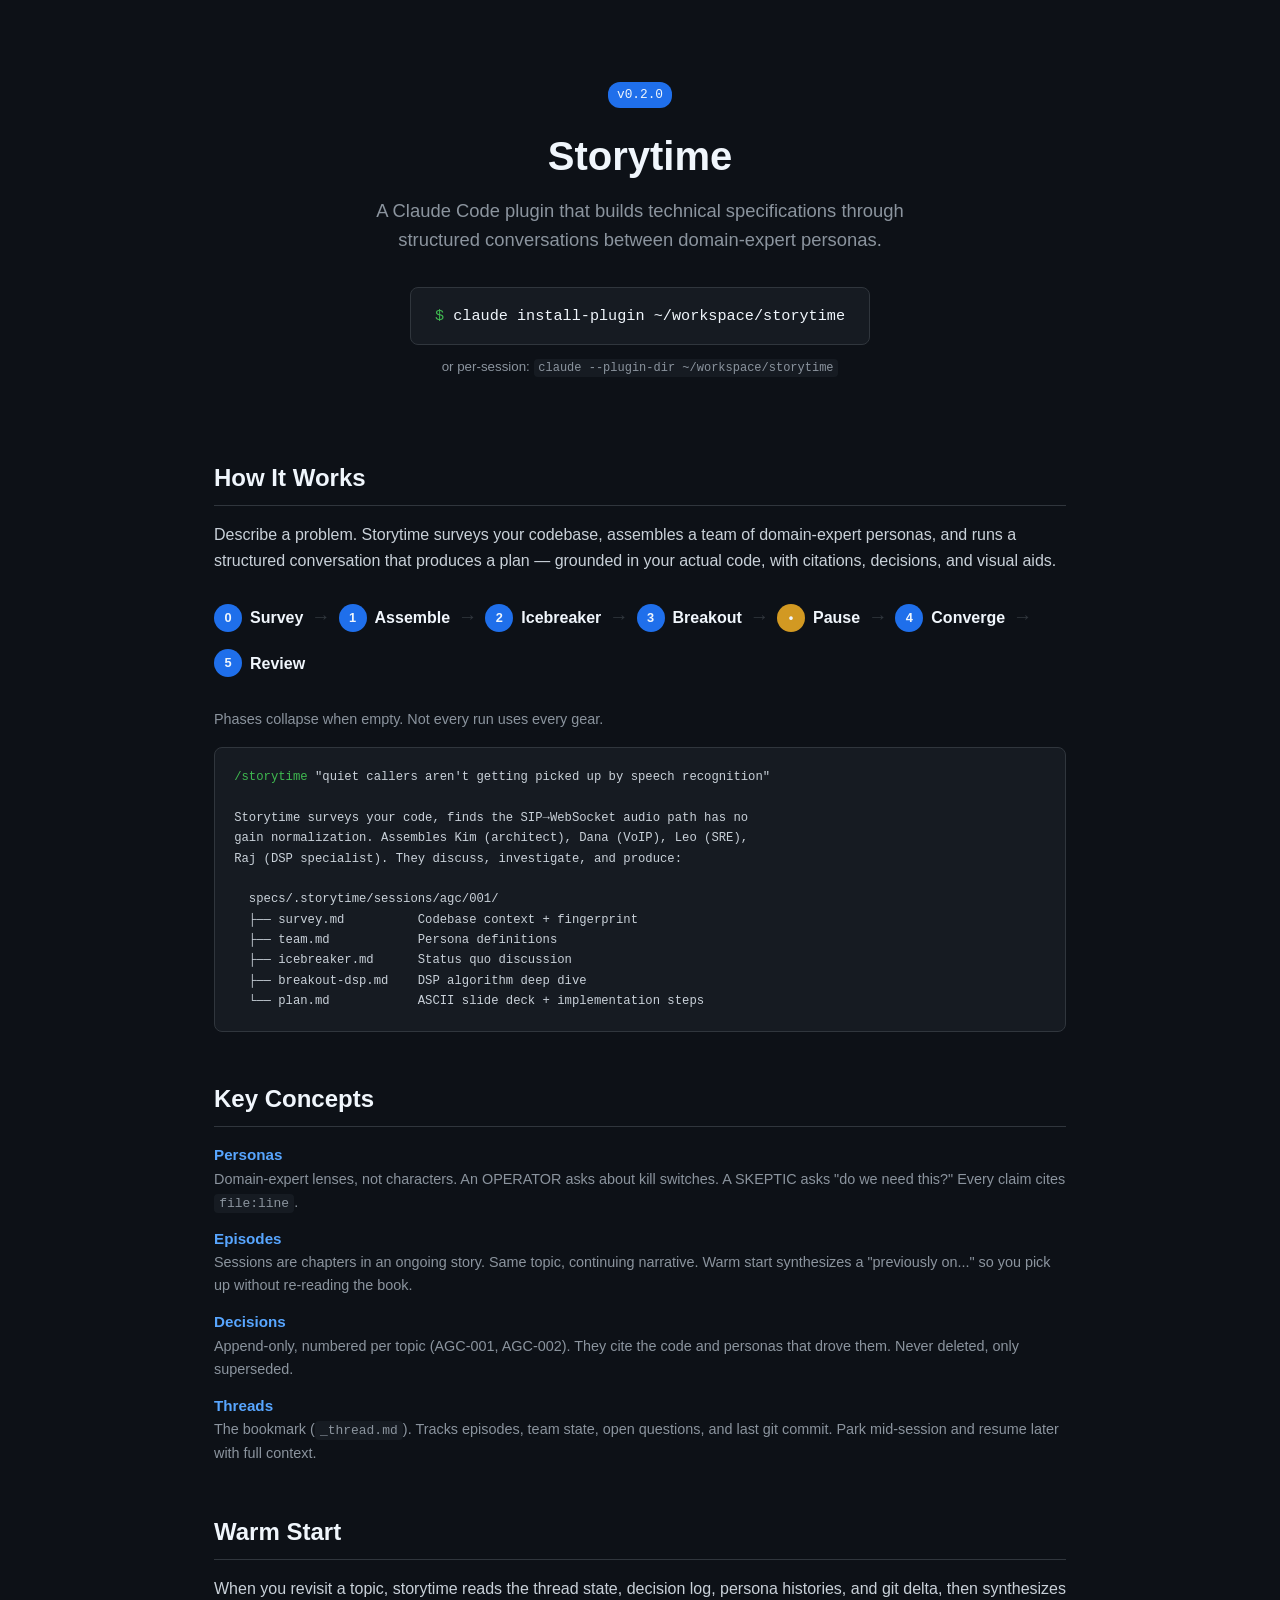
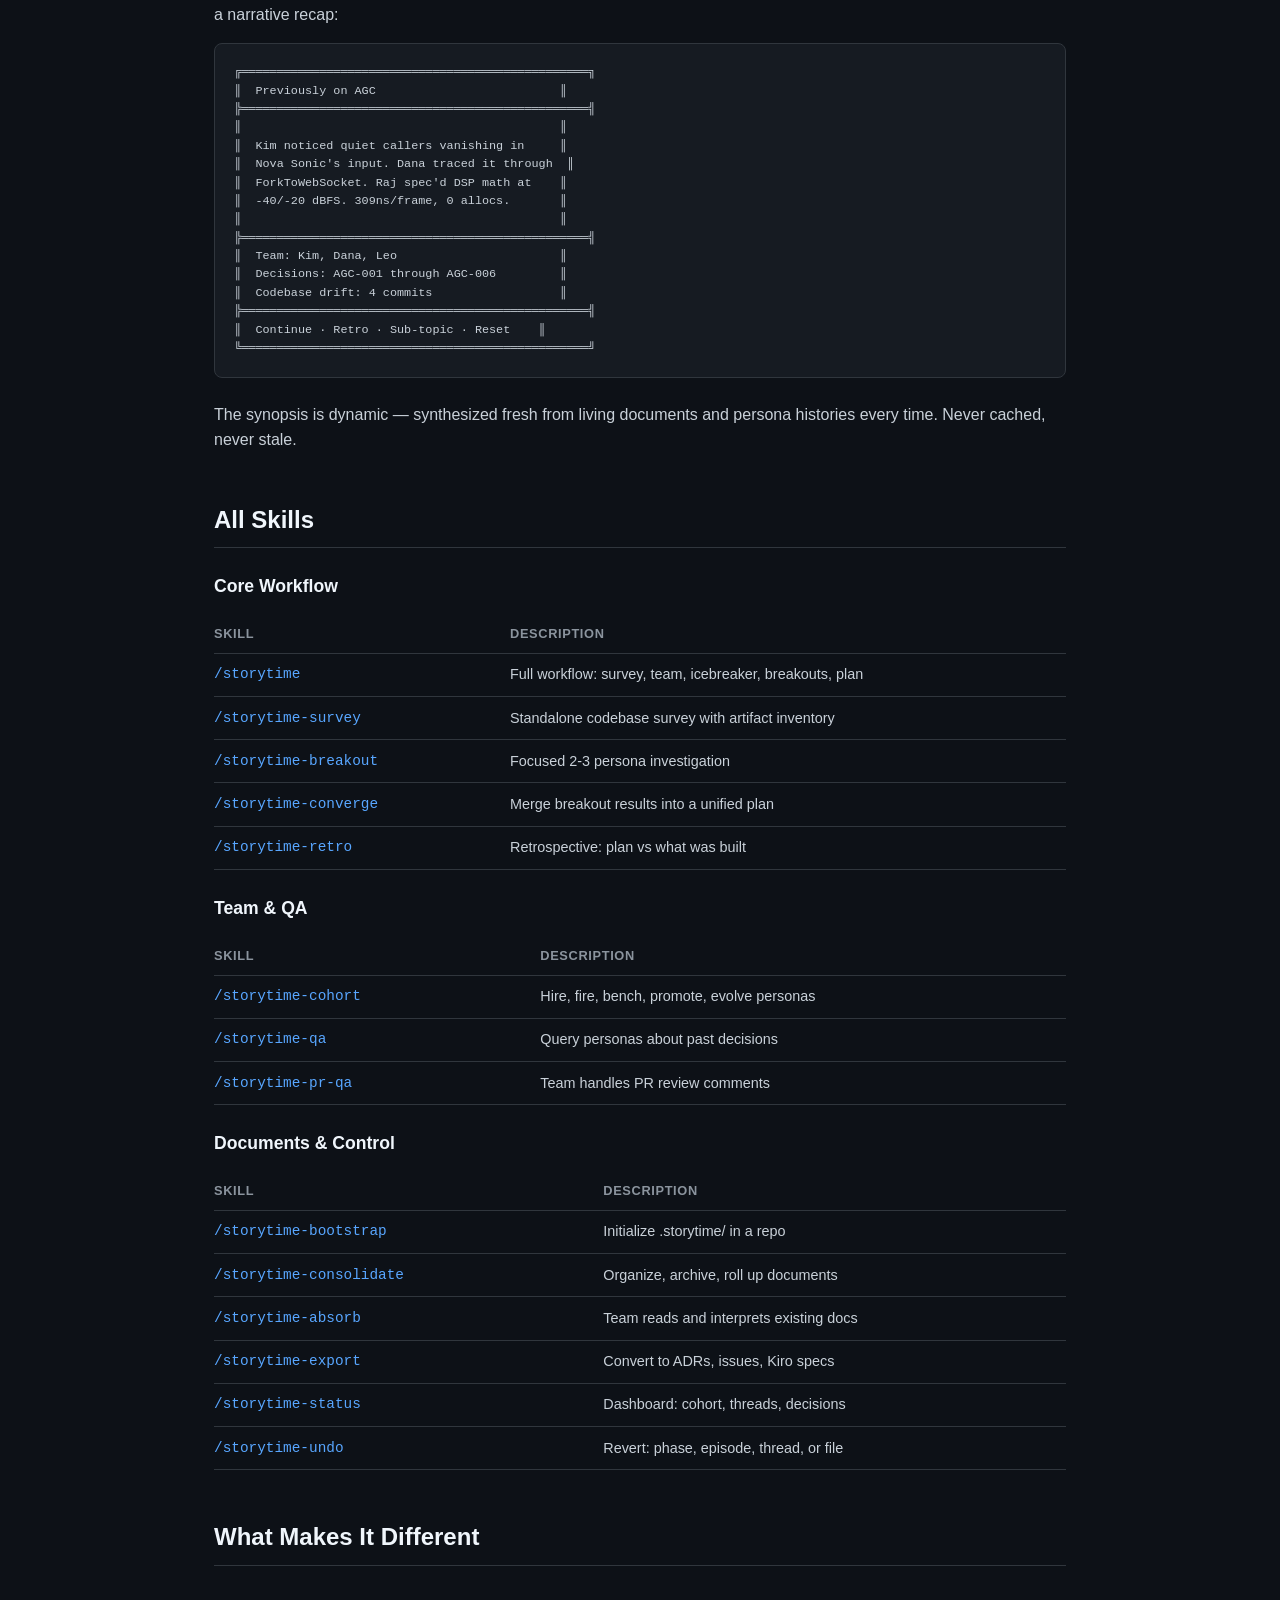
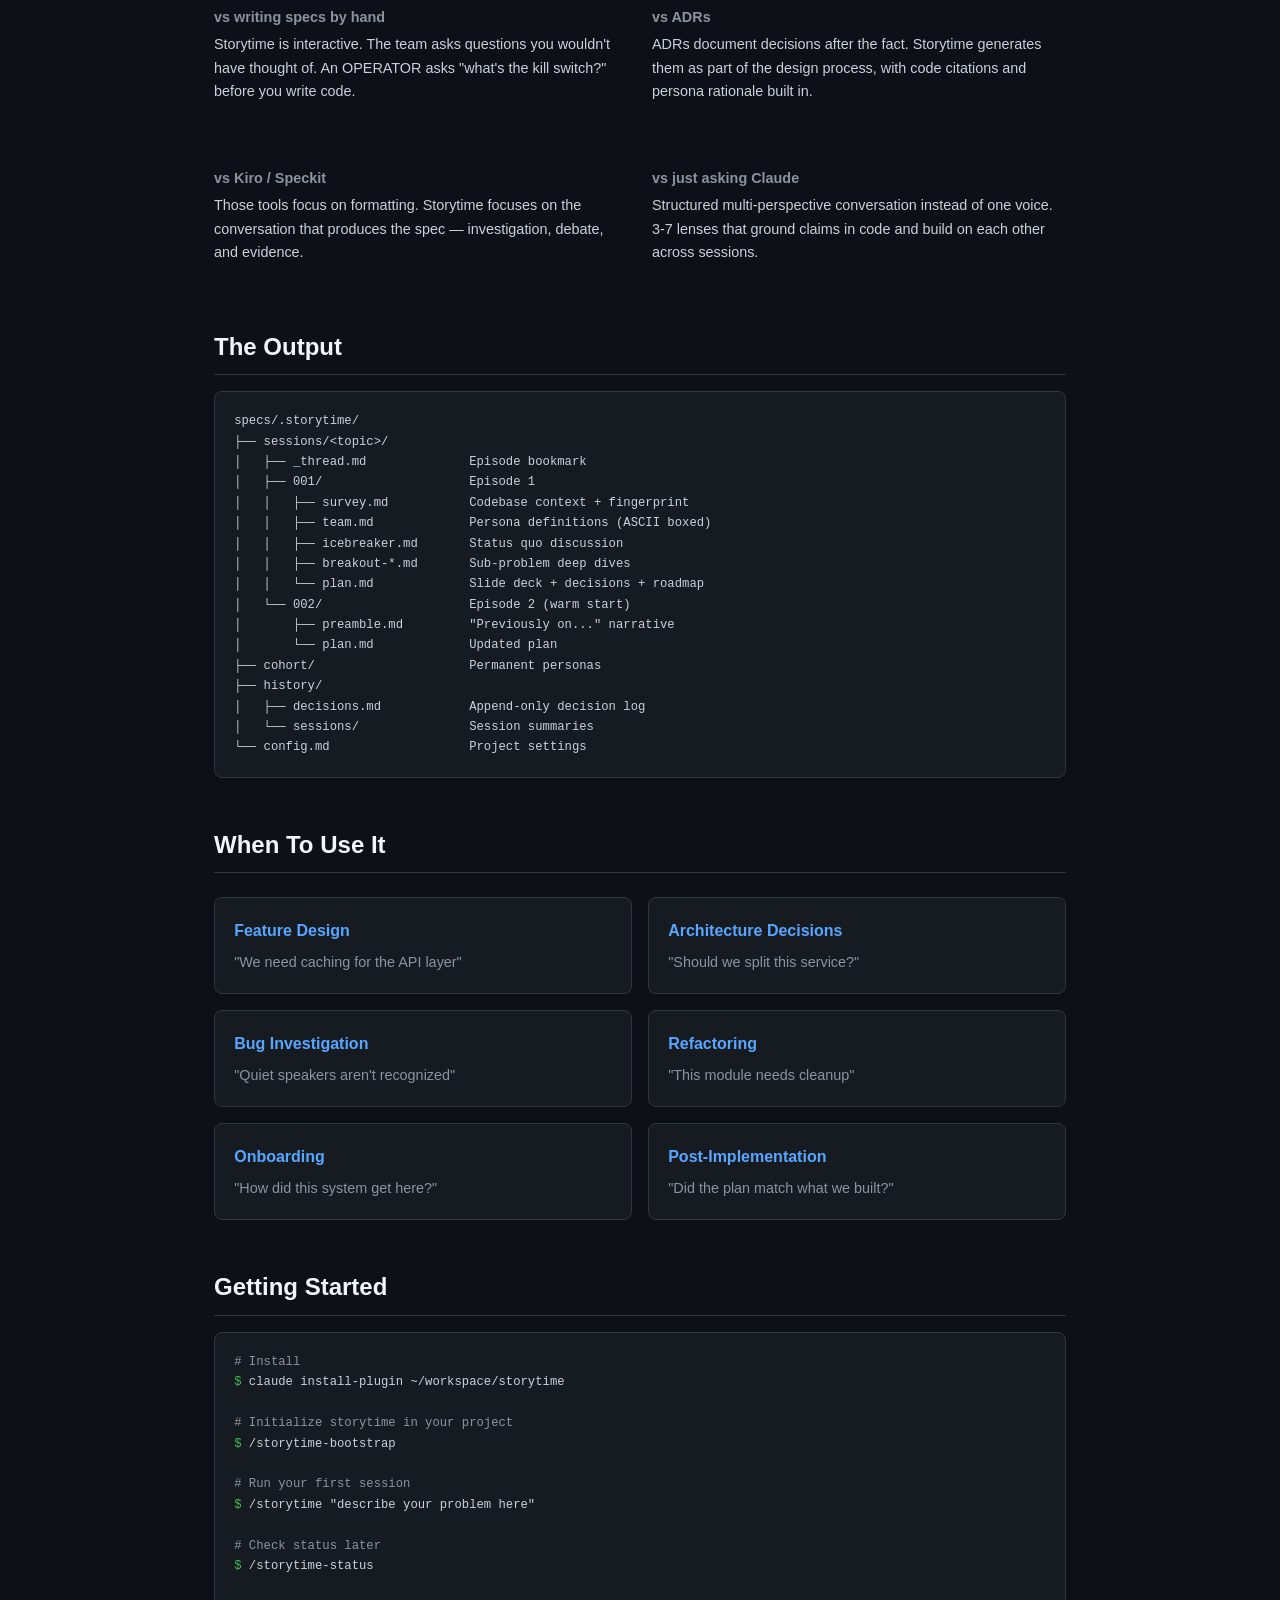
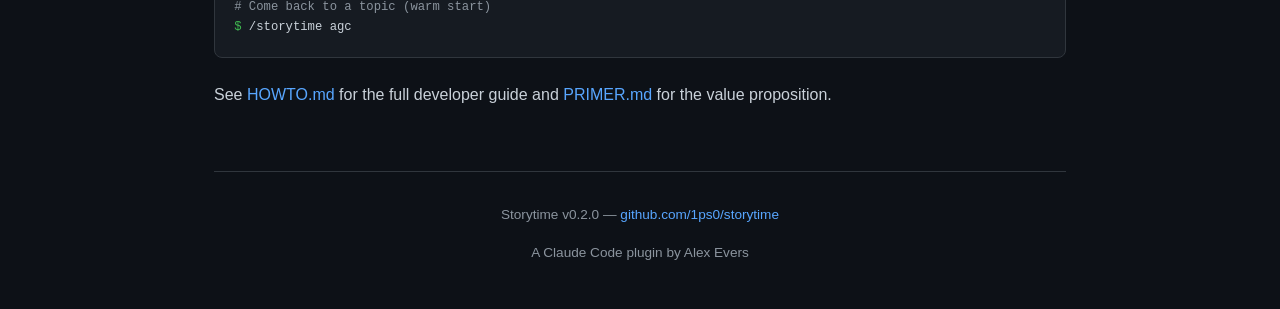
==== index.html @ bde647c7 "Add post-breakout pause, standalone converge skill, HTML landing page Post-breakout pause: after bre" ====
<!DOCTYPE html>
<html lang="en">
<head>
<meta charset="utf-8">
<meta name="viewport" content="width=device-width, initial-scale=1">
<title>Storytime — Persona-Driven Specs for Claude Code</title>
<style>
  :root {
    --bg: #0d1117;
    --surface: #161b22;
    --border: #30363d;
    --text: #c9d1d9;
    --text-muted: #8b949e;
    --heading: #f0f6fc;
    --accent: #58a6ff;
    --accent-dim: #1f6feb;
    --green: #3fb950;
    --orange: #d29922;
    --red: #f85149;
    --mono: 'SF Mono', 'Cascadia Code', 'Fira Code', 'JetBrains Mono', monospace;
    --sans: -apple-system, BlinkMacSystemFont, 'Segoe UI', Helvetica, Arial, sans-serif;
  }
  * { margin: 0; padding: 0; box-sizing: border-box; }
  body {
    font-family: var(--sans);
    background: var(--bg);
    color: var(--text);
    line-height: 1.6;
    max-width: 900px;
    margin: 0 auto;
    padding: 2rem 1.5rem;
  }
  h1, h2, h3 { color: var(--heading); font-weight: 600; }
  h1 { font-size: 2.5rem; margin-bottom: 0.5rem; }
  h2 { font-size: 1.5rem; margin-top: 3rem; margin-bottom: 1rem; border-bottom: 1px solid var(--border); padding-bottom: 0.5rem; }
  h3 { font-size: 1.1rem; margin-top: 1.5rem; margin-bottom: 0.5rem; }
  p { margin-bottom: 1rem; }
  a { color: var(--accent); text-decoration: none; }
  a:hover { text-decoration: underline; }
  code {
    font-family: var(--mono);
    background: var(--surface);
    padding: 0.15em 0.4em;
    border-radius: 4px;
    font-size: 0.9em;
  }
  pre {
    font-family: var(--mono);
    background: var(--surface);
    border: 1px solid var(--border);
    border-radius: 8px;
    padding: 1.2rem;
    overflow-x: auto;
    font-size: 0.85rem;
    line-height: 1.5;
    margin-bottom: 1.5rem;
  }
  pre code { background: none; padding: 0; }
  .hero {
    text-align: center;
    padding: 3rem 0 2rem;
  }
  .hero .version {
    display: inline-block;
    background: var(--accent-dim);
    color: var(--heading);
    padding: 0.2em 0.7em;
    border-radius: 12px;
    font-size: 0.8rem;
    font-family: var(--mono);
    margin-bottom: 1rem;
  }
  .hero .tagline {
    color: var(--text-muted);
    font-size: 1.15rem;
    max-width: 600px;
    margin: 0.5rem auto 2rem;
  }
  .install-box {
    background: var(--surface);
    border: 1px solid var(--border);
    border-radius: 8px;
    padding: 1rem 1.5rem;
    display: inline-block;
    font-family: var(--mono);
    font-size: 0.95rem;
    margin-bottom: 0.5rem;
  }
  .install-box .prompt { color: var(--green); }
  .install-box .cmd { color: var(--heading); }
  .grid {
    display: grid;
    grid-template-columns: 1fr 1fr;
    gap: 1rem;
    margin: 1.5rem 0;
  }
  @media (max-width: 600px) { .grid { grid-template-columns: 1fr; } }
  .card {
    background: var(--surface);
    border: 1px solid var(--border);
    border-radius: 8px;
    padding: 1.2rem;
  }
  .card h3 { margin-top: 0; color: var(--accent); font-size: 1rem; }
  .card p { color: var(--text-muted); font-size: 0.9rem; margin-bottom: 0; }
  .skill-table { width: 100%; border-collapse: collapse; margin: 1rem 0; }
  .skill-table th { text-align: left; color: var(--text-muted); font-size: 0.8rem; text-transform: uppercase; letter-spacing: 0.05em; padding: 0.5rem 0; border-bottom: 1px solid var(--border); }
  .skill-table td { padding: 0.6rem 0; border-bottom: 1px solid var(--border); font-size: 0.9rem; }
  .skill-table td:first-child { font-family: var(--mono); color: var(--accent); white-space: nowrap; padding-right: 1.5rem; }
  .phase {
    display: flex;
    align-items: center;
    gap: 0.5rem;
    padding: 0.4rem 0;
  }
  .phase-num {
    background: var(--accent-dim);
    color: var(--heading);
    width: 28px;
    height: 28px;
    border-radius: 50%;
    display: flex;
    align-items: center;
    justify-content: center;
    font-size: 0.8rem;
    font-weight: 600;
    flex-shrink: 0;
  }
  .phase-label { font-weight: 600; color: var(--heading); }
  .phase-desc { color: var(--text-muted); font-size: 0.9rem; }
  .phase-arrow { color: var(--border); font-size: 1.2rem; margin: 0 0.2rem; }
  ul { padding-left: 1.5rem; margin-bottom: 1rem; }
  li { margin-bottom: 0.3rem; }
  .compare-grid { display: grid; grid-template-columns: 1fr 1fr; gap: 1.5rem; margin: 1rem 0; }
  @media (max-width: 600px) { .compare-grid { grid-template-columns: 1fr; } }
  .compare-item h3 { color: var(--text-muted); font-size: 0.9rem; margin-bottom: 0.3rem; }
  .compare-item p { font-size: 0.9rem; }
  .footer {
    margin-top: 4rem;
    padding-top: 2rem;
    border-top: 1px solid var(--border);
    color: var(--text-muted);
    font-size: 0.85rem;
    text-align: center;
  }
  .warm-start-card {
    font-family: var(--mono);
    font-size: 0.82rem;
    line-height: 1.4;
    color: var(--text);
  }
  strong { color: var(--heading); }
  .concepts dt { color: var(--accent); font-weight: 600; font-size: 0.95rem; margin-top: 0.8rem; }
  .concepts dd { color: var(--text-muted); margin-left: 0; margin-bottom: 0.5rem; font-size: 0.9rem; }
</style>
</head>
<body>

<div class="hero">
  <span class="version">v0.2.0</span>
  <h1>Storytime</h1>
  <p class="tagline">A Claude Code plugin that builds technical specifications through
  structured conversations between domain-expert personas.</p>
  <div class="install-box">
    <span class="prompt">$</span> <span class="cmd">claude install-plugin ~/workspace/storytime</span>
  </div>
  <br>
  <small style="color: var(--text-muted)">or per-session: <code>claude --plugin-dir ~/workspace/storytime</code></small>
</div>

<h2>How It Works</h2>

<p>Describe a problem. Storytime surveys your codebase, assembles a team of
domain-expert personas, and runs a structured conversation that produces a
plan &mdash; grounded in your actual code, with citations, decisions, and
visual aids.</p>

<div style="display: flex; flex-wrap: wrap; gap: 0.3rem; align-items: center; margin: 1.5rem 0;">
  <div class="phase"><span class="phase-num">0</span> <span class="phase-label">Survey</span></div>
  <span class="phase-arrow">&rarr;</span>
  <div class="phase"><span class="phase-num">1</span> <span class="phase-label">Assemble</span></div>
  <span class="phase-arrow">&rarr;</span>
  <div class="phase"><span class="phase-num">2</span> <span class="phase-label">Icebreaker</span></div>
  <span class="phase-arrow">&rarr;</span>
  <div class="phase"><span class="phase-num">3</span> <span class="phase-label">Breakout</span></div>
  <span class="phase-arrow">&rarr;</span>
  <div class="phase"><span class="phase-num" style="background: var(--orange);">&bull;</span> <span class="phase-label">Pause</span></div>
  <span class="phase-arrow">&rarr;</span>
  <div class="phase"><span class="phase-num">4</span> <span class="phase-label">Converge</span></div>
  <span class="phase-arrow">&rarr;</span>
  <div class="phase"><span class="phase-num">5</span> <span class="phase-label">Review</span></div>
</div>

<p style="color: var(--text-muted); font-size: 0.9rem;">Phases collapse when empty. Not every run uses every gear.</p>

<pre><code><span style="color: var(--green)">/storytime</span> "quiet callers aren't getting picked up by speech recognition"

Storytime surveys your code, finds the SIP→WebSocket audio path has no
gain normalization. Assembles Kim (architect), Dana (VoIP), Leo (SRE),
Raj (DSP specialist). They discuss, investigate, and produce:

  specs/.storytime/sessions/agc/001/
  ├── survey.md          Codebase context + fingerprint
  ├── team.md            Persona definitions
  ├── icebreaker.md      Status quo discussion
  ├── breakout-dsp.md    DSP algorithm deep dive
  └── plan.md            ASCII slide deck + implementation steps</code></pre>

<h2>Key Concepts</h2>

<dl class="concepts">
  <dt>Personas</dt>
  <dd>Domain-expert lenses, not characters. An OPERATOR asks about kill switches.
  A SKEPTIC asks "do we need this?" Every claim cites <code>file:line</code>.</dd>

  <dt>Episodes</dt>
  <dd>Sessions are chapters in an ongoing story. Same topic, continuing narrative.
  Warm start synthesizes a "previously on..." so you pick up without re-reading the book.</dd>

  <dt>Decisions</dt>
  <dd>Append-only, numbered per topic (AGC-001, AGC-002). They cite the code and
  personas that drove them. Never deleted, only superseded.</dd>

  <dt>Threads</dt>
  <dd>The bookmark (<code>_thread.md</code>). Tracks episodes, team state, open questions,
  and last git commit. Park mid-session and resume later with full context.</dd>
</dl>

<h2>Warm Start</h2>

<p>When you revisit a topic, storytime reads the thread state, decision log,
persona histories, and git delta, then synthesizes a narrative recap:</p>

<pre class="warm-start-card"><code>&#x2554;&#x2550;&#x2550;&#x2550;&#x2550;&#x2550;&#x2550;&#x2550;&#x2550;&#x2550;&#x2550;&#x2550;&#x2550;&#x2550;&#x2550;&#x2550;&#x2550;&#x2550;&#x2550;&#x2550;&#x2550;&#x2550;&#x2550;&#x2550;&#x2550;&#x2550;&#x2550;&#x2550;&#x2550;&#x2550;&#x2550;&#x2550;&#x2550;&#x2550;&#x2550;&#x2550;&#x2550;&#x2550;&#x2550;&#x2550;&#x2550;&#x2550;&#x2550;&#x2550;&#x2550;&#x2550;&#x2550;&#x2550;&#x2550;&#x2550;&#x2557;
&#x2551;  Previously on AGC                          &#x2551;
&#x2560;&#x2550;&#x2550;&#x2550;&#x2550;&#x2550;&#x2550;&#x2550;&#x2550;&#x2550;&#x2550;&#x2550;&#x2550;&#x2550;&#x2550;&#x2550;&#x2550;&#x2550;&#x2550;&#x2550;&#x2550;&#x2550;&#x2550;&#x2550;&#x2550;&#x2550;&#x2550;&#x2550;&#x2550;&#x2550;&#x2550;&#x2550;&#x2550;&#x2550;&#x2550;&#x2550;&#x2550;&#x2550;&#x2550;&#x2550;&#x2550;&#x2550;&#x2550;&#x2550;&#x2550;&#x2550;&#x2550;&#x2550;&#x2550;&#x2550;&#x2563;
&#x2551;                                             &#x2551;
&#x2551;  Kim noticed quiet callers vanishing in     &#x2551;
&#x2551;  Nova Sonic's input. Dana traced it through  &#x2551;
&#x2551;  ForkToWebSocket. Raj spec'd DSP math at    &#x2551;
&#x2551;  -40/-20 dBFS. 309ns/frame, 0 allocs.       &#x2551;
&#x2551;                                             &#x2551;
&#x2560;&#x2550;&#x2550;&#x2550;&#x2550;&#x2550;&#x2550;&#x2550;&#x2550;&#x2550;&#x2550;&#x2550;&#x2550;&#x2550;&#x2550;&#x2550;&#x2550;&#x2550;&#x2550;&#x2550;&#x2550;&#x2550;&#x2550;&#x2550;&#x2550;&#x2550;&#x2550;&#x2550;&#x2550;&#x2550;&#x2550;&#x2550;&#x2550;&#x2550;&#x2550;&#x2550;&#x2550;&#x2550;&#x2550;&#x2550;&#x2550;&#x2550;&#x2550;&#x2550;&#x2550;&#x2550;&#x2550;&#x2550;&#x2550;&#x2550;&#x2563;
&#x2551;  Team: Kim, Dana, Leo                       &#x2551;
&#x2551;  Decisions: AGC-001 through AGC-006         &#x2551;
&#x2551;  Codebase drift: 4 commits                  &#x2551;
&#x2560;&#x2550;&#x2550;&#x2550;&#x2550;&#x2550;&#x2550;&#x2550;&#x2550;&#x2550;&#x2550;&#x2550;&#x2550;&#x2550;&#x2550;&#x2550;&#x2550;&#x2550;&#x2550;&#x2550;&#x2550;&#x2550;&#x2550;&#x2550;&#x2550;&#x2550;&#x2550;&#x2550;&#x2550;&#x2550;&#x2550;&#x2550;&#x2550;&#x2550;&#x2550;&#x2550;&#x2550;&#x2550;&#x2550;&#x2550;&#x2550;&#x2550;&#x2550;&#x2550;&#x2550;&#x2550;&#x2550;&#x2550;&#x2550;&#x2550;&#x2563;
&#x2551;  Continue &middot; Retro &middot; Sub-topic &middot; Reset    &#x2551;
&#x255a;&#x2550;&#x2550;&#x2550;&#x2550;&#x2550;&#x2550;&#x2550;&#x2550;&#x2550;&#x2550;&#x2550;&#x2550;&#x2550;&#x2550;&#x2550;&#x2550;&#x2550;&#x2550;&#x2550;&#x2550;&#x2550;&#x2550;&#x2550;&#x2550;&#x2550;&#x2550;&#x2550;&#x2550;&#x2550;&#x2550;&#x2550;&#x2550;&#x2550;&#x2550;&#x2550;&#x2550;&#x2550;&#x2550;&#x2550;&#x2550;&#x2550;&#x2550;&#x2550;&#x2550;&#x2550;&#x2550;&#x2550;&#x2550;&#x2550;&#x255d;</code></pre>

<p>The synopsis is dynamic &mdash; synthesized fresh from living documents and
persona histories every time. Never cached, never stale.</p>

<h2>All Skills</h2>

<h3>Core Workflow</h3>
<table class="skill-table">
  <tr><th>Skill</th><th>Description</th></tr>
  <tr><td>/storytime</td><td>Full workflow: survey, team, icebreaker, breakouts, plan</td></tr>
  <tr><td>/storytime-survey</td><td>Standalone codebase survey with artifact inventory</td></tr>
  <tr><td>/storytime-breakout</td><td>Focused 2-3 persona investigation</td></tr>
  <tr><td>/storytime-converge</td><td>Merge breakout results into a unified plan</td></tr>
  <tr><td>/storytime-retro</td><td>Retrospective: plan vs what was built</td></tr>
</table>

<h3>Team &amp; QA</h3>
<table class="skill-table">
  <tr><th>Skill</th><th>Description</th></tr>
  <tr><td>/storytime-cohort</td><td>Hire, fire, bench, promote, evolve personas</td></tr>
  <tr><td>/storytime-qa</td><td>Query personas about past decisions</td></tr>
  <tr><td>/storytime-pr-qa</td><td>Team handles PR review comments</td></tr>
</table>

<h3>Documents &amp; Control</h3>
<table class="skill-table">
  <tr><th>Skill</th><th>Description</th></tr>
  <tr><td>/storytime-bootstrap</td><td>Initialize .storytime/ in a repo</td></tr>
  <tr><td>/storytime-consolidate</td><td>Organize, archive, roll up documents</td></tr>
  <tr><td>/storytime-absorb</td><td>Team reads and interprets existing docs</td></tr>
  <tr><td>/storytime-export</td><td>Convert to ADRs, issues, Kiro specs</td></tr>
  <tr><td>/storytime-status</td><td>Dashboard: cohort, threads, decisions</td></tr>
  <tr><td>/storytime-undo</td><td>Revert: phase, episode, thread, or file</td></tr>
</table>

<h2>What Makes It Different</h2>

<div class="compare-grid">
  <div class="compare-item">
    <h3>vs writing specs by hand</h3>
    <p>Storytime is interactive. The team asks questions you wouldn't have
    thought of. An OPERATOR asks "what's the kill switch?" before you write code.</p>
  </div>
  <div class="compare-item">
    <h3>vs ADRs</h3>
    <p>ADRs document decisions after the fact. Storytime generates them as part
    of the design process, with code citations and persona rationale built in.</p>
  </div>
  <div class="compare-item">
    <h3>vs Kiro / Speckit</h3>
    <p>Those tools focus on formatting. Storytime focuses on the conversation
    that produces the spec &mdash; investigation, debate, and evidence.</p>
  </div>
  <div class="compare-item">
    <h3>vs just asking Claude</h3>
    <p>Structured multi-perspective conversation instead of one voice. 3-7 lenses
    that ground claims in code and build on each other across sessions.</p>
  </div>
</div>

<h2>The Output</h2>

<pre><code>specs/.storytime/
&#x251c;&#x2500;&#x2500; sessions/&lt;topic&gt;/
&#x2502;   &#x251c;&#x2500;&#x2500; _thread.md              Episode bookmark
&#x2502;   &#x251c;&#x2500;&#x2500; 001/                    Episode 1
&#x2502;   &#x2502;   &#x251c;&#x2500;&#x2500; survey.md           Codebase context + fingerprint
&#x2502;   &#x2502;   &#x251c;&#x2500;&#x2500; team.md             Persona definitions (ASCII boxed)
&#x2502;   &#x2502;   &#x251c;&#x2500;&#x2500; icebreaker.md       Status quo discussion
&#x2502;   &#x2502;   &#x251c;&#x2500;&#x2500; breakout-*.md       Sub-problem deep dives
&#x2502;   &#x2502;   &#x2514;&#x2500;&#x2500; plan.md             Slide deck + decisions + roadmap
&#x2502;   &#x2514;&#x2500;&#x2500; 002/                    Episode 2 (warm start)
&#x2502;       &#x251c;&#x2500;&#x2500; preamble.md         "Previously on..." narrative
&#x2502;       &#x2514;&#x2500;&#x2500; plan.md             Updated plan
&#x251c;&#x2500;&#x2500; cohort/                     Permanent personas
&#x251c;&#x2500;&#x2500; history/
&#x2502;   &#x251c;&#x2500;&#x2500; decisions.md            Append-only decision log
&#x2502;   &#x2514;&#x2500;&#x2500; sessions/               Session summaries
&#x2514;&#x2500;&#x2500; config.md                   Project settings</code></pre>

<h2>When To Use It</h2>

<div class="grid">
  <div class="card">
    <h3>Feature Design</h3>
    <p>"We need caching for the API layer"</p>
  </div>
  <div class="card">
    <h3>Architecture Decisions</h3>
    <p>"Should we split this service?"</p>
  </div>
  <div class="card">
    <h3>Bug Investigation</h3>
    <p>"Quiet speakers aren't recognized"</p>
  </div>
  <div class="card">
    <h3>Refactoring</h3>
    <p>"This module needs cleanup"</p>
  </div>
  <div class="card">
    <h3>Onboarding</h3>
    <p>"How did this system get here?"</p>
  </div>
  <div class="card">
    <h3>Post-Implementation</h3>
    <p>"Did the plan match what we built?"</p>
  </div>
</div>

<h2>Getting Started</h2>

<pre><code><span style="color: var(--text-muted)"># Install</span>
<span style="color: var(--green)">$</span> claude install-plugin ~/workspace/storytime

<span style="color: var(--text-muted)"># Initialize storytime in your project</span>
<span style="color: var(--green)">$</span> /storytime-bootstrap

<span style="color: var(--text-muted)"># Run your first session</span>
<span style="color: var(--green)">$</span> /storytime "describe your problem here"

<span style="color: var(--text-muted)"># Check status later</span>
<span style="color: var(--green)">$</span> /storytime-status

<span style="color: var(--text-muted)"># Come back to a topic (warm start)</span>
<span style="color: var(--green)">$</span> /storytime agc</code></pre>

<p>See <a href="HOWTO.md">HOWTO.md</a> for the full developer guide and
<a href="PRIMER.md">PRIMER.md</a> for the value proposition.</p>

<div class="footer">
  <p>Storytime v0.2.0 &mdash; <a href="https://github.com/1ps0/storytime">github.com/1ps0/storytime</a></p>
  <p style="margin-top: 0.5rem">A Claude Code plugin by Alex Evers</p>
</div>

</body>
</html>
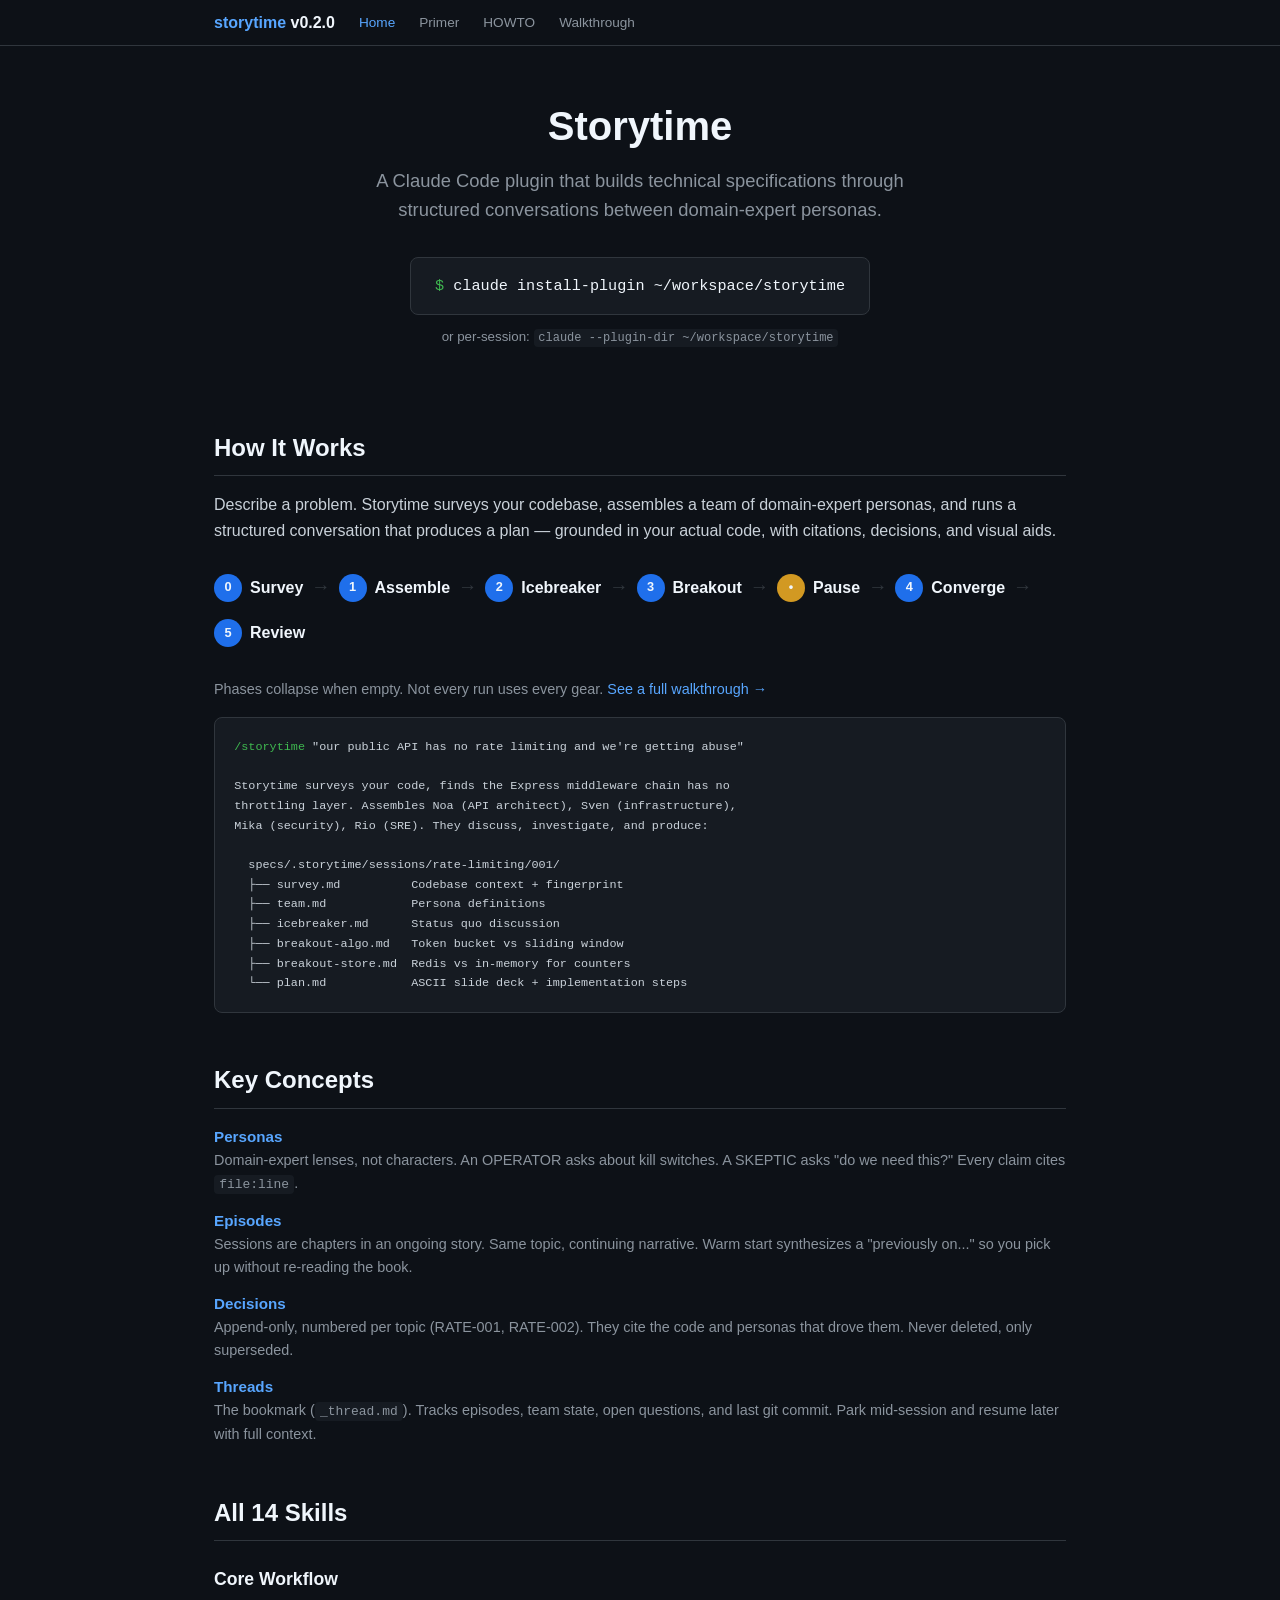
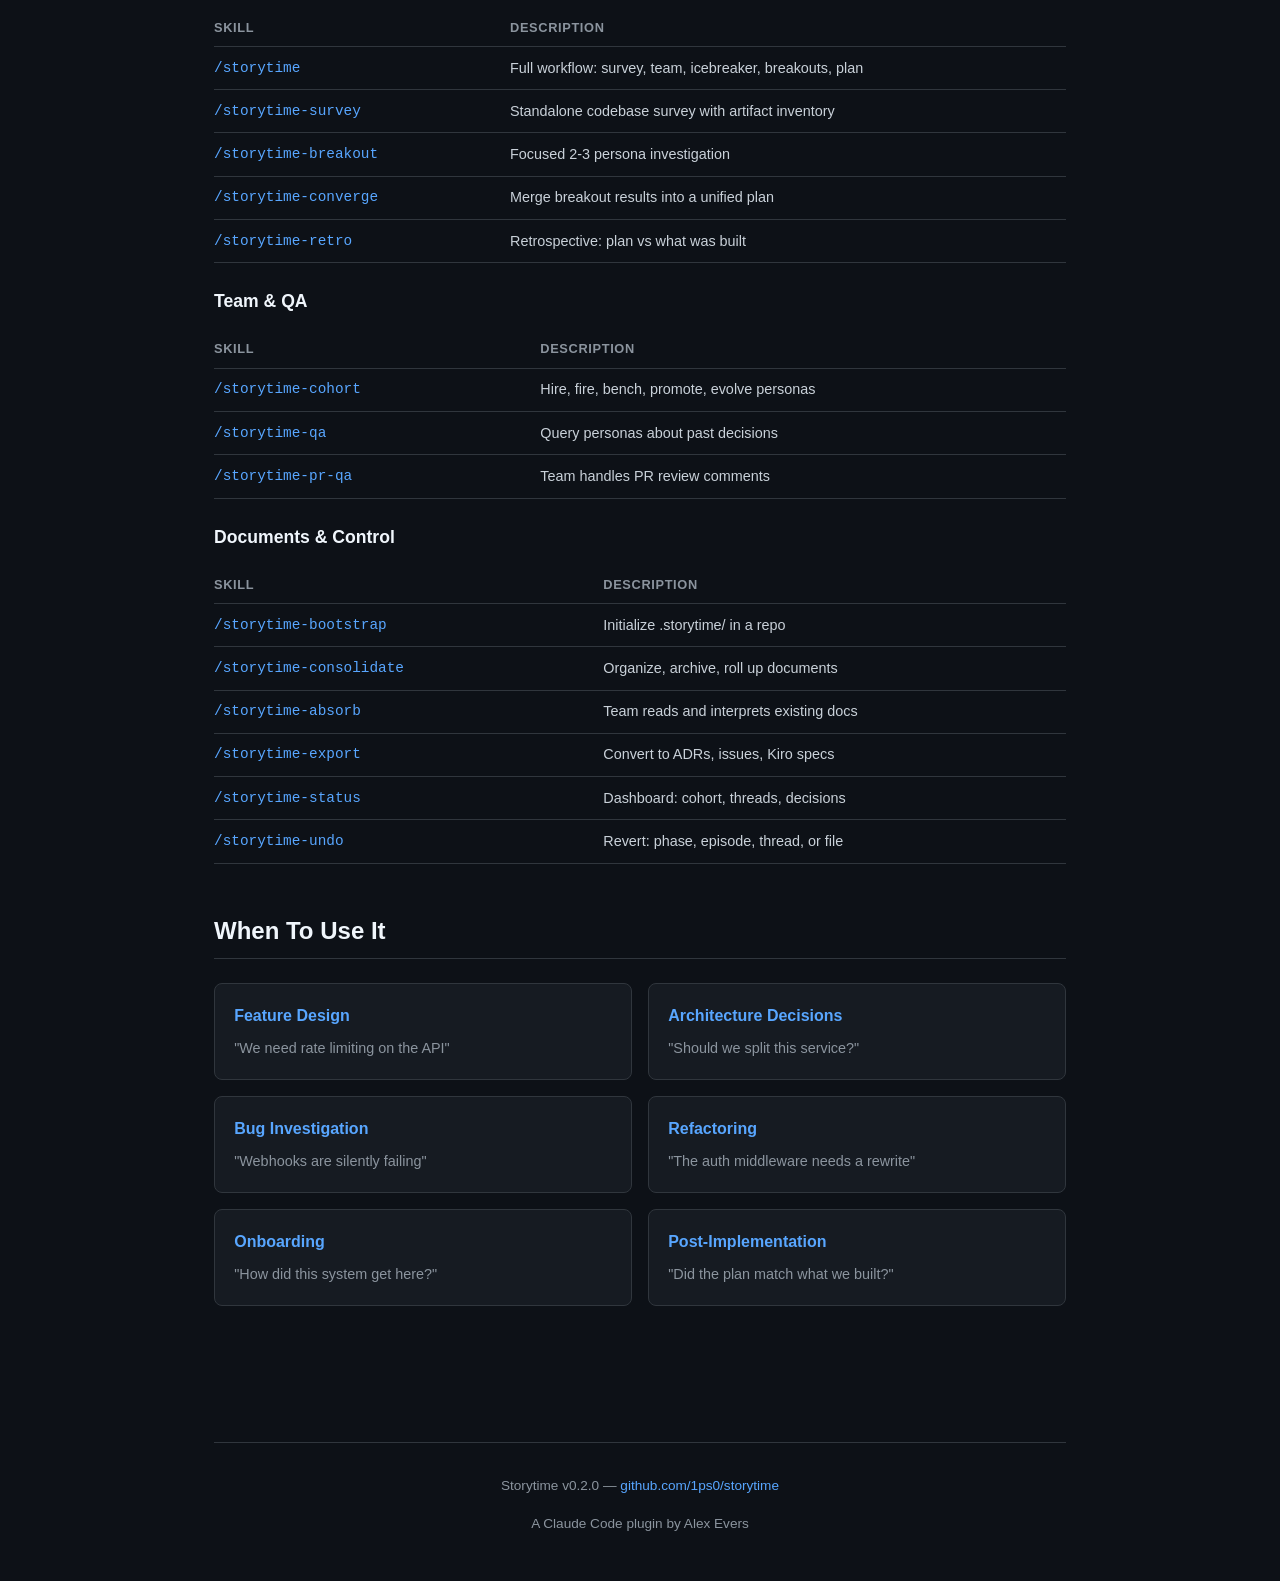
==== commit 3303e0a9: "Render PRIMER + HOWTO into HTML, add full walkthrough, excise AGC example index.html is now a multi-" ====
--- a/index.html
+++ b/index.html
@@ -17,147 +17,103 @@
     --green: #3fb950;
     --orange: #d29922;
     --red: #f85149;
+    --purple: #bc8cff;
     --mono: 'SF Mono', 'Cascadia Code', 'Fira Code', 'JetBrains Mono', monospace;
     --sans: -apple-system, BlinkMacSystemFont, 'Segoe UI', Helvetica, Arial, sans-serif;
   }
   * { margin: 0; padding: 0; box-sizing: border-box; }
-  body {
-    font-family: var(--sans);
-    background: var(--bg);
-    color: var(--text);
-    line-height: 1.6;
-    max-width: 900px;
-    margin: 0 auto;
-    padding: 2rem 1.5rem;
-  }
-  h1, h2, h3 { color: var(--heading); font-weight: 600; }
+  body { font-family: var(--sans); background: var(--bg); color: var(--text); line-height: 1.6; }
+  .container { max-width: 900px; margin: 0 auto; padding: 0 1.5rem; }
+  h1, h2, h3, h4 { color: var(--heading); font-weight: 600; }
   h1 { font-size: 2.5rem; margin-bottom: 0.5rem; }
   h2 { font-size: 1.5rem; margin-top: 3rem; margin-bottom: 1rem; border-bottom: 1px solid var(--border); padding-bottom: 0.5rem; }
   h3 { font-size: 1.1rem; margin-top: 1.5rem; margin-bottom: 0.5rem; }
+  h4 { font-size: 0.95rem; margin-top: 1.2rem; margin-bottom: 0.4rem; color: var(--accent); }
   p { margin-bottom: 1rem; }
   a { color: var(--accent); text-decoration: none; }
   a:hover { text-decoration: underline; }
-  code {
-    font-family: var(--mono);
-    background: var(--surface);
-    padding: 0.15em 0.4em;
-    border-radius: 4px;
-    font-size: 0.9em;
-  }
-  pre {
-    font-family: var(--mono);
-    background: var(--surface);
-    border: 1px solid var(--border);
-    border-radius: 8px;
-    padding: 1.2rem;
-    overflow-x: auto;
-    font-size: 0.85rem;
-    line-height: 1.5;
-    margin-bottom: 1.5rem;
-  }
+  code { font-family: var(--mono); background: var(--surface); padding: 0.15em 0.4em; border-radius: 4px; font-size: 0.9em; }
+  pre { font-family: var(--mono); background: var(--surface); border: 1px solid var(--border); border-radius: 8px; padding: 1.2rem; overflow-x: auto; font-size: 0.82rem; line-height: 1.5; margin-bottom: 1.5rem; }
   pre code { background: none; padding: 0; }
-  .hero {
-    text-align: center;
-    padding: 3rem 0 2rem;
-  }
-  .hero .version {
-    display: inline-block;
-    background: var(--accent-dim);
-    color: var(--heading);
-    padding: 0.2em 0.7em;
-    border-radius: 12px;
-    font-size: 0.8rem;
-    font-family: var(--mono);
-    margin-bottom: 1rem;
-  }
-  .hero .tagline {
-    color: var(--text-muted);
-    font-size: 1.15rem;
-    max-width: 600px;
-    margin: 0.5rem auto 2rem;
-  }
-  .install-box {
-    background: var(--surface);
-    border: 1px solid var(--border);
-    border-radius: 8px;
-    padding: 1rem 1.5rem;
-    display: inline-block;
-    font-family: var(--mono);
-    font-size: 0.95rem;
-    margin-bottom: 0.5rem;
-  }
+  strong { color: var(--heading); }
+  ul, ol { padding-left: 1.5rem; margin-bottom: 1rem; }
+  li { margin-bottom: 0.3rem; }
+  /* Nav */
+  nav { position: sticky; top: 0; background: var(--bg); border-bottom: 1px solid var(--border); z-index: 100; padding: 0.6rem 0; }
+  nav .container { display: flex; align-items: center; gap: 1.5rem; flex-wrap: wrap; }
+  nav .logo { font-weight: 700; color: var(--heading); font-size: 1rem; white-space: nowrap; }
+  nav .logo span { color: var(--accent); }
+  nav a { color: var(--text-muted); font-size: 0.85rem; }
+  nav a:hover { color: var(--heading); text-decoration: none; }
+  nav a.active { color: var(--accent); }
+  /* Page sections */
+  .page { display: none; padding-bottom: 3rem; }
+  .page.active { display: block; }
+  /* Hero */
+  .hero { text-align: center; padding: 3rem 0 2rem; }
+  .hero .version { display: inline-block; background: var(--accent-dim); color: var(--heading); padding: 0.2em 0.7em; border-radius: 12px; font-size: 0.8rem; font-family: var(--mono); margin-bottom: 1rem; }
+  .hero .tagline { color: var(--text-muted); font-size: 1.15rem; max-width: 600px; margin: 0.5rem auto 2rem; }
+  .install-box { background: var(--surface); border: 1px solid var(--border); border-radius: 8px; padding: 1rem 1.5rem; display: inline-block; font-family: var(--mono); font-size: 0.95rem; margin-bottom: 0.5rem; }
   .install-box .prompt { color: var(--green); }
   .install-box .cmd { color: var(--heading); }
-  .grid {
-    display: grid;
-    grid-template-columns: 1fr 1fr;
-    gap: 1rem;
-    margin: 1.5rem 0;
-  }
+  /* Grid, Card */
+  .grid { display: grid; grid-template-columns: 1fr 1fr; gap: 1rem; margin: 1.5rem 0; }
   @media (max-width: 600px) { .grid { grid-template-columns: 1fr; } }
-  .card {
-    background: var(--surface);
-    border: 1px solid var(--border);
-    border-radius: 8px;
-    padding: 1.2rem;
-  }
+  .card { background: var(--surface); border: 1px solid var(--border); border-radius: 8px; padding: 1.2rem; }
   .card h3 { margin-top: 0; color: var(--accent); font-size: 1rem; }
   .card p { color: var(--text-muted); font-size: 0.9rem; margin-bottom: 0; }
+  /* Skill table */
   .skill-table { width: 100%; border-collapse: collapse; margin: 1rem 0; }
   .skill-table th { text-align: left; color: var(--text-muted); font-size: 0.8rem; text-transform: uppercase; letter-spacing: 0.05em; padding: 0.5rem 0; border-bottom: 1px solid var(--border); }
   .skill-table td { padding: 0.6rem 0; border-bottom: 1px solid var(--border); font-size: 0.9rem; }
   .skill-table td:first-child { font-family: var(--mono); color: var(--accent); white-space: nowrap; padding-right: 1.5rem; }
-  .phase {
-    display: flex;
-    align-items: center;
-    gap: 0.5rem;
-    padding: 0.4rem 0;
-  }
-  .phase-num {
-    background: var(--accent-dim);
-    color: var(--heading);
-    width: 28px;
-    height: 28px;
-    border-radius: 50%;
-    display: flex;
-    align-items: center;
-    justify-content: center;
-    font-size: 0.8rem;
-    font-weight: 600;
-    flex-shrink: 0;
-  }
+  /* Phase pipeline */
+  .phase { display: flex; align-items: center; gap: 0.5rem; padding: 0.4rem 0; }
+  .phase-num { background: var(--accent-dim); color: var(--heading); width: 28px; height: 28px; border-radius: 50%; display: flex; align-items: center; justify-content: center; font-size: 0.8rem; font-weight: 600; flex-shrink: 0; }
   .phase-label { font-weight: 600; color: var(--heading); }
-  .phase-desc { color: var(--text-muted); font-size: 0.9rem; }
   .phase-arrow { color: var(--border); font-size: 1.2rem; margin: 0 0.2rem; }
-  ul { padding-left: 1.5rem; margin-bottom: 1rem; }
-  li { margin-bottom: 0.3rem; }
+  /* Compare grid */
   .compare-grid { display: grid; grid-template-columns: 1fr 1fr; gap: 1.5rem; margin: 1rem 0; }
   @media (max-width: 600px) { .compare-grid { grid-template-columns: 1fr; } }
   .compare-item h3 { color: var(--text-muted); font-size: 0.9rem; margin-bottom: 0.3rem; }
   .compare-item p { font-size: 0.9rem; }
-  .footer {
-    margin-top: 4rem;
-    padding-top: 2rem;
-    border-top: 1px solid var(--border);
-    color: var(--text-muted);
-    font-size: 0.85rem;
-    text-align: center;
-  }
-  .warm-start-card {
-    font-family: var(--mono);
-    font-size: 0.82rem;
-    line-height: 1.4;
-    color: var(--text);
-  }
-  strong { color: var(--heading); }
+  /* Concepts */
   .concepts dt { color: var(--accent); font-weight: 600; font-size: 0.95rem; margin-top: 0.8rem; }
   .concepts dd { color: var(--text-muted); margin-left: 0; margin-bottom: 0.5rem; font-size: 0.9rem; }
+  /* Walkthrough */
+  .wt-phase { border-left: 3px solid var(--accent-dim); padding-left: 1.2rem; margin: 1.5rem 0; }
+  .wt-phase.pause { border-left-color: var(--orange); }
+  .wt-label { font-family: var(--mono); font-size: 0.75rem; color: var(--accent); text-transform: uppercase; letter-spacing: 0.08em; margin-bottom: 0.3rem; }
+  .wt-phase.pause .wt-label { color: var(--orange); }
+  .wt-persona { color: var(--purple); font-weight: 600; }
+  .wt-user { color: var(--green); font-weight: 600; }
+  .wt-muted { color: var(--text-muted); }
+  /* CIU table */
+  .ciu-table { width: 100%; border-collapse: collapse; margin: 1rem 0; font-size: 0.9rem; }
+  .ciu-table th { text-align: left; color: var(--text-muted); font-size: 0.8rem; padding: 0.4rem 0.8rem 0.4rem 0; border-bottom: 1px solid var(--border); }
+  .ciu-table td { padding: 0.4rem 0.8rem 0.4rem 0; border-bottom: 1px solid var(--border); }
+  .ciu-table td:first-child { font-family: var(--mono); color: var(--accent); }
+  /* Footer */
+  .footer { margin-top: 4rem; padding: 2rem 0; border-top: 1px solid var(--border); color: var(--text-muted); font-size: 0.85rem; text-align: center; }
 </style>
 </head>
 <body>
 
+<nav>
+  <div class="container">
+    <div class="logo"><span>storytime</span> v0.2.0</div>
+    <a href="#home" class="nav-link active" data-page="home">Home</a>
+    <a href="#primer" class="nav-link" data-page="primer">Primer</a>
+    <a href="#howto" class="nav-link" data-page="howto">HOWTO</a>
+    <a href="#walkthrough" class="nav-link" data-page="walkthrough">Walkthrough</a>
+  </div>
+</nav>
+
+<!-- ═══════════════════════════════════════════════════ HOME ═══ -->
+<div id="home" class="page active">
+<div class="container">
+
 <div class="hero">
-  <span class="version">v0.2.0</span>
   <h1>Storytime</h1>
   <p class="tagline">A Claude Code plugin that builds technical specifications through
   structured conversations between domain-expert personas.</p>
@@ -191,20 +147,22 @@
   <div class="phase"><span class="phase-num">5</span> <span class="phase-label">Review</span></div>
 </div>
 
-<p style="color: var(--text-muted); font-size: 0.9rem;">Phases collapse when empty. Not every run uses every gear.</p>
-
-<pre><code><span style="color: var(--green)">/storytime</span> "quiet callers aren't getting picked up by speech recognition"
-
-Storytime surveys your code, finds the SIP→WebSocket audio path has no
-gain normalization. Assembles Kim (architect), Dana (VoIP), Leo (SRE),
-Raj (DSP specialist). They discuss, investigate, and produce:
-
-  specs/.storytime/sessions/agc/001/
-  ├── survey.md          Codebase context + fingerprint
-  ├── team.md            Persona definitions
-  ├── icebreaker.md      Status quo discussion
-  ├── breakout-dsp.md    DSP algorithm deep dive
-  └── plan.md            ASCII slide deck + implementation steps</code></pre>
+<p style="color: var(--text-muted); font-size: 0.9rem;">Phases collapse when empty. Not every run uses every gear.
+<a href="#walkthrough" class="nav-link" data-page="walkthrough">See a full walkthrough &rarr;</a></p>
+
+<pre><code><span style="color: var(--green)">/storytime</span> "our public API has no rate limiting and we're getting abuse"
+
+Storytime surveys your code, finds the Express middleware chain has no
+throttling layer. Assembles Noa (API architect), Sven (infrastructure),
+Mika (security), Rio (SRE). They discuss, investigate, and produce:
+
+  specs/.storytime/sessions/rate-limiting/001/
+  &#x251c;&#x2500;&#x2500; survey.md          Codebase context + fingerprint
+  &#x251c;&#x2500;&#x2500; team.md            Persona definitions
+  &#x251c;&#x2500;&#x2500; icebreaker.md      Status quo discussion
+  &#x251c;&#x2500;&#x2500; breakout-algo.md   Token bucket vs sliding window
+  &#x251c;&#x2500;&#x2500; breakout-store.md  Redis vs in-memory for counters
+  &#x2514;&#x2500;&#x2500; plan.md            ASCII slide deck + implementation steps</code></pre>
 
 <h2>Key Concepts</h2>
 
@@ -212,46 +170,18 @@
   <dt>Personas</dt>
   <dd>Domain-expert lenses, not characters. An OPERATOR asks about kill switches.
   A SKEPTIC asks "do we need this?" Every claim cites <code>file:line</code>.</dd>
-
   <dt>Episodes</dt>
   <dd>Sessions are chapters in an ongoing story. Same topic, continuing narrative.
   Warm start synthesizes a "previously on..." so you pick up without re-reading the book.</dd>
-
   <dt>Decisions</dt>
-  <dd>Append-only, numbered per topic (AGC-001, AGC-002). They cite the code and
+  <dd>Append-only, numbered per topic (RATE-001, RATE-002). They cite the code and
   personas that drove them. Never deleted, only superseded.</dd>
-
   <dt>Threads</dt>
   <dd>The bookmark (<code>_thread.md</code>). Tracks episodes, team state, open questions,
   and last git commit. Park mid-session and resume later with full context.</dd>
 </dl>
 
-<h2>Warm Start</h2>
-
-<p>When you revisit a topic, storytime reads the thread state, decision log,
-persona histories, and git delta, then synthesizes a narrative recap:</p>
-
-<pre class="warm-start-card"><code>&#x2554;&#x2550;&#x2550;&#x2550;&#x2550;&#x2550;&#x2550;&#x2550;&#x2550;&#x2550;&#x2550;&#x2550;&#x2550;&#x2550;&#x2550;&#x2550;&#x2550;&#x2550;&#x2550;&#x2550;&#x2550;&#x2550;&#x2550;&#x2550;&#x2550;&#x2550;&#x2550;&#x2550;&#x2550;&#x2550;&#x2550;&#x2550;&#x2550;&#x2550;&#x2550;&#x2550;&#x2550;&#x2550;&#x2550;&#x2550;&#x2550;&#x2550;&#x2550;&#x2550;&#x2550;&#x2550;&#x2550;&#x2550;&#x2550;&#x2550;&#x2557;
-&#x2551;  Previously on AGC                          &#x2551;
-&#x2560;&#x2550;&#x2550;&#x2550;&#x2550;&#x2550;&#x2550;&#x2550;&#x2550;&#x2550;&#x2550;&#x2550;&#x2550;&#x2550;&#x2550;&#x2550;&#x2550;&#x2550;&#x2550;&#x2550;&#x2550;&#x2550;&#x2550;&#x2550;&#x2550;&#x2550;&#x2550;&#x2550;&#x2550;&#x2550;&#x2550;&#x2550;&#x2550;&#x2550;&#x2550;&#x2550;&#x2550;&#x2550;&#x2550;&#x2550;&#x2550;&#x2550;&#x2550;&#x2550;&#x2550;&#x2550;&#x2550;&#x2550;&#x2550;&#x2550;&#x2563;
-&#x2551;                                             &#x2551;
-&#x2551;  Kim noticed quiet callers vanishing in     &#x2551;
-&#x2551;  Nova Sonic's input. Dana traced it through  &#x2551;
-&#x2551;  ForkToWebSocket. Raj spec'd DSP math at    &#x2551;
-&#x2551;  -40/-20 dBFS. 309ns/frame, 0 allocs.       &#x2551;
-&#x2551;                                             &#x2551;
-&#x2560;&#x2550;&#x2550;&#x2550;&#x2550;&#x2550;&#x2550;&#x2550;&#x2550;&#x2550;&#x2550;&#x2550;&#x2550;&#x2550;&#x2550;&#x2550;&#x2550;&#x2550;&#x2550;&#x2550;&#x2550;&#x2550;&#x2550;&#x2550;&#x2550;&#x2550;&#x2550;&#x2550;&#x2550;&#x2550;&#x2550;&#x2550;&#x2550;&#x2550;&#x2550;&#x2550;&#x2550;&#x2550;&#x2550;&#x2550;&#x2550;&#x2550;&#x2550;&#x2550;&#x2550;&#x2550;&#x2550;&#x2550;&#x2550;&#x2550;&#x2563;
-&#x2551;  Team: Kim, Dana, Leo                       &#x2551;
-&#x2551;  Decisions: AGC-001 through AGC-006         &#x2551;
-&#x2551;  Codebase drift: 4 commits                  &#x2551;
-&#x2560;&#x2550;&#x2550;&#x2550;&#x2550;&#x2550;&#x2550;&#x2550;&#x2550;&#x2550;&#x2550;&#x2550;&#x2550;&#x2550;&#x2550;&#x2550;&#x2550;&#x2550;&#x2550;&#x2550;&#x2550;&#x2550;&#x2550;&#x2550;&#x2550;&#x2550;&#x2550;&#x2550;&#x2550;&#x2550;&#x2550;&#x2550;&#x2550;&#x2550;&#x2550;&#x2550;&#x2550;&#x2550;&#x2550;&#x2550;&#x2550;&#x2550;&#x2550;&#x2550;&#x2550;&#x2550;&#x2550;&#x2550;&#x2550;&#x2550;&#x2563;
-&#x2551;  Continue &middot; Retro &middot; Sub-topic &middot; Reset    &#x2551;
-&#x255a;&#x2550;&#x2550;&#x2550;&#x2550;&#x2550;&#x2550;&#x2550;&#x2550;&#x2550;&#x2550;&#x2550;&#x2550;&#x2550;&#x2550;&#x2550;&#x2550;&#x2550;&#x2550;&#x2550;&#x2550;&#x2550;&#x2550;&#x2550;&#x2550;&#x2550;&#x2550;&#x2550;&#x2550;&#x2550;&#x2550;&#x2550;&#x2550;&#x2550;&#x2550;&#x2550;&#x2550;&#x2550;&#x2550;&#x2550;&#x2550;&#x2550;&#x2550;&#x2550;&#x2550;&#x2550;&#x2550;&#x2550;&#x2550;&#x2550;&#x255d;</code></pre>
-
-<p>The synopsis is dynamic &mdash; synthesized fresh from living documents and
-persona histories every time. Never cached, never stale.</p>
-
-<h2>All Skills</h2>
+<h2>All 14 Skills</h2>
 
 <h3>Core Workflow</h3>
 <table class="skill-table">
@@ -281,6 +211,105 @@
   <tr><td>/storytime-status</td><td>Dashboard: cohort, threads, decisions</td></tr>
   <tr><td>/storytime-undo</td><td>Revert: phase, episode, thread, or file</td></tr>
 </table>
+
+<h2>When To Use It</h2>
+
+<div class="grid">
+  <div class="card"><h3>Feature Design</h3><p>"We need rate limiting on the API"</p></div>
+  <div class="card"><h3>Architecture Decisions</h3><p>"Should we split this service?"</p></div>
+  <div class="card"><h3>Bug Investigation</h3><p>"Webhooks are silently failing"</p></div>
+  <div class="card"><h3>Refactoring</h3><p>"The auth middleware needs a rewrite"</p></div>
+  <div class="card"><h3>Onboarding</h3><p>"How did this system get here?"</p></div>
+  <div class="card"><h3>Post-Implementation</h3><p>"Did the plan match what we built?"</p></div>
+</div>
+
+</div>
+</div>
+
+<!-- ═══════════════════════════════════════════════════ PRIMER ═══ -->
+<div id="primer" class="page">
+<div class="container">
+
+<h2 style="margin-top: 2rem;">What Storytime Is</h2>
+
+<p>Storytime is a Claude Code plugin that turns "figure out what to build"
+into a structured process. Instead of you writing a spec alone, you describe
+a problem and storytime assembles a team of domain-expert personas who
+discuss it, investigate the code, debate tradeoffs, and produce a plan &mdash;
+all grounded in your actual codebase.</p>
+
+<p>The output isn't a wish list. It's a plan with:</p>
+<ul>
+  <li>Code citations (<code>file:line</code>) for every technical claim</li>
+  <li>ASCII diagrams and slide decks</li>
+  <li>Numbered decisions with rationale</li>
+  <li>Non-goals (why we're NOT doing X)</li>
+  <li>Measurable success criteria</li>
+  <li>Effort estimates (CIU + Scale, never time)</li>
+</ul>
+
+<h2>Why It Exists</h2>
+
+<p>Writing specs is one of those things everyone knows they should do and
+nobody wants to. The usual failure modes:</p>
+
+<ol>
+  <li><strong>Skip the spec.</strong> Jump into code. Realize three days in that the
+  approach doesn't work. Start over.</li>
+  <li><strong>Write a thin spec.</strong> A page of bullet points that doesn't address
+  the hard questions. Ship it and discover the hard questions in prod.</li>
+  <li><strong>Write a fat spec.</strong> A 20-page doc that nobody reads. The code
+  diverges from it by day two.</li>
+</ol>
+
+<p>Storytime addresses these by making the spec process interactive,
+code-grounded, and fast. A session produces a plan that's actually
+anchored to the codebase.</p>
+
+<h2>The Core Idea</h2>
+
+<p><strong>Personas are domain-expert lenses, not characters.</strong> When storytime
+creates "Noa the API architect" or "Rio the SRE," they're not role-playing.
+They're structured perspectives that ensure the plan considers:</p>
+
+<ul>
+  <li>Who owns this code? <strong>(OWNER)</strong></li>
+  <li>What happens when it breaks at 3am? <strong>(OPERATOR)</strong></li>
+  <li>What's the domain expertise required? <strong>(DOMAIN)</strong></li>
+  <li>What are the system constraints? <strong>(SYSTEMS)</strong></li>
+  <li>Do we actually need this? <strong>(SKEPTIC)</strong></li>
+</ul>
+
+<p>Each persona reads your code, cites specific files and lines, and argues
+from evidence. If two personas disagree, that's signal &mdash; the plan needs
+to address the tension.</p>
+
+<h2>Episodes and Warm Start</h2>
+
+<p>Sessions are episodes of an ongoing story. When you revisit a topic,
+storytime synthesizes a "previously on..." narrative from the living state
+of documents, persona histories, and git history:</p>
+
+<pre><code>&#x2554;&#x2550;&#x2550;&#x2550;&#x2550;&#x2550;&#x2550;&#x2550;&#x2550;&#x2550;&#x2550;&#x2550;&#x2550;&#x2550;&#x2550;&#x2550;&#x2550;&#x2550;&#x2550;&#x2550;&#x2550;&#x2550;&#x2550;&#x2550;&#x2550;&#x2550;&#x2550;&#x2550;&#x2550;&#x2550;&#x2550;&#x2550;&#x2550;&#x2550;&#x2550;&#x2550;&#x2550;&#x2550;&#x2550;&#x2550;&#x2550;&#x2550;&#x2550;&#x2550;&#x2550;&#x2550;&#x2550;&#x2550;&#x2550;&#x2550;&#x2557;
+&#x2551;  Previously on rate-limiting                 &#x2551;
+&#x2560;&#x2550;&#x2550;&#x2550;&#x2550;&#x2550;&#x2550;&#x2550;&#x2550;&#x2550;&#x2550;&#x2550;&#x2550;&#x2550;&#x2550;&#x2550;&#x2550;&#x2550;&#x2550;&#x2550;&#x2550;&#x2550;&#x2550;&#x2550;&#x2550;&#x2550;&#x2550;&#x2550;&#x2550;&#x2550;&#x2550;&#x2550;&#x2550;&#x2550;&#x2550;&#x2550;&#x2550;&#x2550;&#x2550;&#x2550;&#x2550;&#x2550;&#x2550;&#x2550;&#x2550;&#x2550;&#x2550;&#x2550;&#x2550;&#x2550;&#x2563;
+&#x2551;                                             &#x2551;
+&#x2551;  Noa identified the missing throttle layer  &#x2551;
+&#x2551;  in the Express middleware chain. Sven       &#x2551;
+&#x2551;  pushed for Redis-backed sliding window.     &#x2551;
+&#x2551;  Mika flagged the auth bypass risk on 429    &#x2551;
+&#x2551;  responses. Rio got the kill switch and      &#x2551;
+&#x2551;  per-route Grafana dashboards.               &#x2551;
+&#x2551;                                             &#x2551;
+&#x2560;&#x2550;&#x2550;&#x2550;&#x2550;&#x2550;&#x2550;&#x2550;&#x2550;&#x2550;&#x2550;&#x2550;&#x2550;&#x2550;&#x2550;&#x2550;&#x2550;&#x2550;&#x2550;&#x2550;&#x2550;&#x2550;&#x2550;&#x2550;&#x2550;&#x2550;&#x2550;&#x2550;&#x2550;&#x2550;&#x2550;&#x2550;&#x2550;&#x2550;&#x2550;&#x2550;&#x2550;&#x2550;&#x2550;&#x2550;&#x2550;&#x2550;&#x2550;&#x2550;&#x2550;&#x2550;&#x2550;&#x2550;&#x2550;&#x2550;&#x2563;
+&#x2551;  Team: Noa, Sven, Mika, Rio                 &#x2551;
+&#x2551;  Decisions: RATE-001 through RATE-004        &#x2551;
+&#x2551;  Codebase drift: 7 commits, 3 in src/       &#x2551;
+&#x2560;&#x2550;&#x2550;&#x2550;&#x2550;&#x2550;&#x2550;&#x2550;&#x2550;&#x2550;&#x2550;&#x2550;&#x2550;&#x2550;&#x2550;&#x2550;&#x2550;&#x2550;&#x2550;&#x2550;&#x2550;&#x2550;&#x2550;&#x2550;&#x2550;&#x2550;&#x2550;&#x2550;&#x2550;&#x2550;&#x2550;&#x2550;&#x2550;&#x2550;&#x2550;&#x2550;&#x2550;&#x2550;&#x2550;&#x2550;&#x2550;&#x2550;&#x2550;&#x2550;&#x2550;&#x2550;&#x2550;&#x2550;&#x2550;&#x2550;&#x2563;
+&#x2551;  Continue &middot; Retro &middot; Sub-topic &middot; Reset    &#x2551;
+&#x255a;&#x2550;&#x2550;&#x2550;&#x2550;&#x2550;&#x2550;&#x2550;&#x2550;&#x2550;&#x2550;&#x2550;&#x2550;&#x2550;&#x2550;&#x2550;&#x2550;&#x2550;&#x2550;&#x2550;&#x2550;&#x2550;&#x2550;&#x2550;&#x2550;&#x2550;&#x2550;&#x2550;&#x2550;&#x2550;&#x2550;&#x2550;&#x2550;&#x2550;&#x2550;&#x2550;&#x2550;&#x2550;&#x2550;&#x2550;&#x2550;&#x2550;&#x2550;&#x2550;&#x2550;&#x2550;&#x2550;&#x2550;&#x2550;&#x2550;&#x255d;</code></pre>
+
+<p>The synopsis is dynamic &mdash; synthesized fresh every time. Never cached, never stale.</p>
 
 <h2>What Makes It Different</h2>
 
@@ -307,79 +336,442 @@
   </div>
 </div>
 
-<h2>The Output</h2>
-
-<pre><code>specs/.storytime/
-&#x251c;&#x2500;&#x2500; sessions/&lt;topic&gt;/
-&#x2502;   &#x251c;&#x2500;&#x2500; _thread.md              Episode bookmark
-&#x2502;   &#x251c;&#x2500;&#x2500; 001/                    Episode 1
-&#x2502;   &#x2502;   &#x251c;&#x2500;&#x2500; survey.md           Codebase context + fingerprint
-&#x2502;   &#x2502;   &#x251c;&#x2500;&#x2500; team.md             Persona definitions (ASCII boxed)
-&#x2502;   &#x2502;   &#x251c;&#x2500;&#x2500; icebreaker.md       Status quo discussion
-&#x2502;   &#x2502;   &#x251c;&#x2500;&#x2500; breakout-*.md       Sub-problem deep dives
-&#x2502;   &#x2502;   &#x2514;&#x2500;&#x2500; plan.md             Slide deck + decisions + roadmap
-&#x2502;   &#x2514;&#x2500;&#x2500; 002/                    Episode 2 (warm start)
-&#x2502;       &#x251c;&#x2500;&#x2500; preamble.md         "Previously on..." narrative
-&#x2502;       &#x2514;&#x2500;&#x2500; plan.md             Updated plan
-&#x251c;&#x2500;&#x2500; cohort/                     Permanent personas
-&#x251c;&#x2500;&#x2500; history/
-&#x2502;   &#x251c;&#x2500;&#x2500; decisions.md            Append-only decision log
-&#x2502;   &#x2514;&#x2500;&#x2500; sessions/               Session summaries
-&#x2514;&#x2500;&#x2500; config.md                   Project settings</code></pre>
-
-<h2>When To Use It</h2>
-
-<div class="grid">
-  <div class="card">
-    <h3>Feature Design</h3>
-    <p>"We need caching for the API layer"</p>
-  </div>
-  <div class="card">
-    <h3>Architecture Decisions</h3>
-    <p>"Should we split this service?"</p>
-  </div>
-  <div class="card">
-    <h3>Bug Investigation</h3>
-    <p>"Quiet speakers aren't recognized"</p>
-  </div>
-  <div class="card">
-    <h3>Refactoring</h3>
-    <p>"This module needs cleanup"</p>
-  </div>
-  <div class="card">
-    <h3>Onboarding</h3>
-    <p>"How did this system get here?"</p>
-  </div>
-  <div class="card">
-    <h3>Post-Implementation</h3>
-    <p>"Did the plan match what we built?"</p>
-  </div>
-</div>
-
-<h2>Getting Started</h2>
-
-<pre><code><span style="color: var(--text-muted)"># Install</span>
-<span style="color: var(--green)">$</span> claude install-plugin ~/workspace/storytime
-
-<span style="color: var(--text-muted)"># Initialize storytime in your project</span>
-<span style="color: var(--green)">$</span> /storytime-bootstrap
-
-<span style="color: var(--text-muted)"># Run your first session</span>
-<span style="color: var(--green)">$</span> /storytime "describe your problem here"
-
-<span style="color: var(--text-muted)"># Check status later</span>
-<span style="color: var(--green)">$</span> /storytime-status
-
-<span style="color: var(--text-muted)"># Come back to a topic (warm start)</span>
-<span style="color: var(--green)">$</span> /storytime agc</code></pre>
-
-<p>See <a href="HOWTO.md">HOWTO.md</a> for the full developer guide and
-<a href="PRIMER.md">PRIMER.md</a> for the value proposition.</p>
-
+<h2>The Lore Engine</h2>
+
+<p>Over time, storytime builds a living narrative for your codebase. Decision
+logs, persona evolution, session histories, and episode threads accumulate
+into a body of lore that tells the story of <em>why</em> your code is shaped the
+way it is. New team members can read it. Future sessions reference it.
+The code tells you what exists &mdash; storytime tells you why.</p>
+
+</div>
+</div>
+
+<!-- ═══════════════════════════════════════════════════ HOWTO ═══ -->
+<div id="howto" class="page">
+<div class="container">
+
+<h2 style="margin-top: 2rem;">Install</h2>
+
+<pre><code><span style="color:var(--text-muted)"># Permanent install</span>
+<span style="color:var(--green)">$</span> claude install-plugin ~/workspace/storytime
+
+<span style="color:var(--text-muted)"># Or per-session</span>
+<span style="color:var(--green)">$</span> claude --plugin-dir ~/workspace/storytime</code></pre>
+
+<p>Every skill invocation echoes <code>storytime v0.2.0</code> so you know what version you're running.</p>
+
+<h2>Your First Session</h2>
+
+<h3>1. Bootstrap (optional)</h3>
+<pre><code>/storytime-bootstrap</code></pre>
+<p>Creates <code>.storytime/</code> in your repo. Skip it &mdash; the main skill offers to create it on first run.</p>
+
+<h3>2. Run It</h3>
+<pre><code>/storytime "our public API has no rate limiting and we're seeing abuse from scrapers"</code></pre>
+<p>Be specific. "Add rate limiting" is vague. "API has no throttling, scrapers are hammering /search at 200 req/s, need per-client limits that respect auth tiers" gives the team something to work with.</p>
+
+<h3>3. What Happens</h3>
+
+<p><strong>SURVEY</strong> &mdash; explores your codebase. Presents an artifact inventory if prior specs exist.<br>
+<strong>ASSEMBLE</strong> &mdash; proposes 3-7 personas. At least one OPERATOR. You can adjust.<br>
+<strong>ICEBREAKER</strong> &mdash; team discusses status quo, grounded in code. Sub-problems identified.<br>
+<strong>BREAKOUT</strong> &mdash; parallel deep dives on sub-problems with 2-3 personas each.<br>
+<strong>POST-BREAKOUT PAUSE</strong> &mdash; summary cards for each breakout. You proceed, dig in, revise, or add more.<br>
+<strong>CONVERGE</strong> &mdash; full team merges findings into a plan. Also available standalone via <code>/storytime-converge</code>.<br>
+<strong>REVIEW</strong> &mdash; plan presented to you. Challenge, revise, or approve.</p>
+
+<p><a href="#walkthrough" class="nav-link" data-page="walkthrough">See the full simulated walkthrough &rarr;</a></p>
+
+<h2>Returning to a Topic</h2>
+<pre><code>/storytime rate-limiting</code></pre>
+<p>Warm start: narrative recap, team loaded, you pick Continue / Retro / Sub-topic / Reset.</p>
+
+<h3>Parking</h3>
+<p>Say "park it here" at any phase boundary. Thread checkpoints. Next invocation resumes.</p>
+
+<h2>Skill Reference</h2>
+
+<h4>/storytime &lt;problem-statement&gt;</h4>
+<p>Full workflow. Use for features, architecture decisions, investigations.</p>
+<pre><code>/storytime "we need rate limiting on the public API"
+/storytime "should we migrate from REST to gRPC for internal services?"</code></pre>
+
+<h4>/storytime-breakout &lt;sub-problem&gt;</h4>
+<p>Focused investigation without the full pipeline.</p>
+<pre><code>/storytime-breakout "is Redis or Memcached better for our rate limit counters?"</code></pre>
+
+<h4>/storytime-converge &lt;topic&gt;</h4>
+<p>Merge breakout results into a plan. Use after independent breakouts or to re-converge.</p>
+<pre><code>/storytime-converge rate-limiting</code></pre>
+
+<h4>/storytime-qa @persona &lt;question&gt;</h4>
+<p>Query personas about past decisions.</p>
+<pre><code>/storytime-qa @noa should we use the same middleware pattern for WebSocket?
+/storytime-qa @team does our rate limit decision still hold after the auth refactor?</code></pre>
+
+<h4>/storytime-retro &lt;topic&gt;</h4>
+<p>Reconvene team: plan vs what was built.</p>
+
+<h4>/storytime-pr-qa &lt;pr&gt;</h4>
+<p>Team handles PR review comments with proposed responses.</p>
+
+<h4>/storytime-cohort &lt;action&gt;</h4>
+<p>Manage personas: <code>list</code>, <code>hire</code>, <code>fire</code>, <code>bench</code>, <code>evolve</code>, <code>promote</code>.</p>
+
+<h4>/storytime-survey</h4>
+<p>Standalone codebase survey with artifact inventory and coverage fingerprint.</p>
+
+<h4>/storytime-status</h4>
+<p>Dashboard: cohort, threads, decisions, stale citations.</p>
+
+<h4>/storytime-bootstrap</h4>
+<p>Initialize <code>.storytime/</code>. Storytime-native, adapt-in-place, or export-only.</p>
+
+<h4>/storytime-consolidate</h4>
+<p>Organize, archive, roll up documents, backfill timestamps.</p>
+
+<h4>/storytime-absorb</h4>
+<p>Team reads and discusses existing docs or code.</p>
+
+<h4>/storytime-export</h4>
+<p>Convert output to ADRs, GitHub issues, Linear tickets, Kiro specs.</p>
+
+<h4>/storytime-undo</h4>
+<p>Revert at any granularity: phase, episode, thread, specific file, or redo.</p>
+
+<h2>Effort Estimation</h2>
+
+<p>Storytime uses <strong>CIU</strong> (Complexity Integration Units) and <strong>Scale</strong> instead of time estimates.</p>
+
+<table class="ciu-table">
+  <tr><th>CIU</th><th>Complexity</th><th>Human analog</th></tr>
+  <tr><td>1</td><td>Single-file, single-concept</td><td>Quick fix</td></tr>
+  <tr><td>2</td><td>Few files, one system</td><td>Straightforward task</td></tr>
+  <tr><td>3</td><td>Multiple files, one system</td><td>A morning's work</td></tr>
+  <tr><td>5</td><td>Cross-system, multiple owners</td><td>Solid day of work</td></tr>
+  <tr><td>8</td><td>Architectural, multi-system</td><td>Multi-day effort</td></tr>
+  <tr><td>13</td><td>Foundational change</td><td>Sprint-sized (MUST decompose)</td></tr>
+</table>
+
+<p><strong>Scale</strong> (1-5) measures blast radius: 1 (file) &rarr; 2 (module) &rarr; 3 (service cluster) &rarr; 4 (users) &rarr; 5 (ecosystem).</p>
+
+<h2>Tips</h2>
+
+<ul>
+  <li><strong>Be specific</strong> in your problem statement. Context drives quality.</li>
+  <li><strong>Challenge the team</strong> during REVIEW. That's what it's for.</li>
+  <li><strong>Use breakouts</strong> for focused questions. Don't run the full pipeline for one investigation.</li>
+  <li><strong>Park when you need to think.</strong> The thread checkpoints and you resume later.</li>
+  <li><strong>Trust the warm start.</strong> The narrative preamble is always fresh.</li>
+</ul>
+
+</div>
+</div>
+
+<!-- ═══════════════════════════════════════════════ WALKTHROUGH ═══ -->
+<div id="walkthrough" class="page">
+<div class="container">
+
+<h2 style="margin-top: 2rem;">Full Cold-Start Walkthrough</h2>
+
+<p>A simulated session showing every phase. The scenario: a Node.js API with
+Express that has no rate limiting. Scrapers are hammering <code>/search</code> at
+200 req/s.</p>
+
+<pre><code><span style="color:var(--green)">/storytime</span> "our public API has no rate limiting and scrapers are abusing /search at 200 req/s, we need per-client throttling that respects our auth tier system"</code></pre>
+
+<p><code>storytime v0.2.0</code></p>
+
+<!-- SURVEY -->
+<div class="wt-phase">
+<div class="wt-label">Phase 0 &mdash; Survey</div>
+
+<p>Storytime explores the codebase. Finds the Express app, middleware chain,
+auth system, and existing monitoring.</p>
+
+<pre><code>Codebase survey complete.
+
+Key files:
+  src/server.ts:14           Express app setup, middleware chain
+  src/middleware/auth.ts:1    JWT validation, tier extraction (free/pro/enterprise)
+  src/routes/search.ts:23    The hot endpoint, no throttling
+  src/monitoring/metrics.ts:8 Prometheus counters, no rate metrics
+
+Artifact inventory:
+  [x] docs/api-design.md           [spec] API conventions doc
+  [ ] .cursor/rules                [config] (loaded silently)
+
+No prior storytime state. Mode: storytime-native.
+Creating specs/.storytime/</code></pre>
+</div>
+
+<!-- ASSEMBLE -->
+<div class="wt-phase">
+<div class="wt-label">Phase 1 &mdash; Assemble</div>
+
+<pre><code>&#x2554;&#x2550;&#x2550;&#x2550;&#x2550;&#x2550;&#x2550;&#x2550;&#x2550;&#x2550;&#x2550;&#x2550;&#x2550;&#x2550;&#x2550;&#x2550;&#x2550;&#x2550;&#x2550;&#x2550;&#x2550;&#x2550;&#x2550;&#x2550;&#x2550;&#x2550;&#x2550;&#x2550;&#x2550;&#x2550;&#x2550;&#x2550;&#x2550;&#x2550;&#x2550;&#x2550;&#x2550;&#x2550;&#x2550;&#x2550;&#x2550;&#x2550;&#x2550;&#x2550;&#x2550;&#x2550;&#x2550;&#x2550;&#x2550;&#x2550;&#x2550;&#x2550;&#x2550;&#x2550;&#x2550;&#x2550;&#x2557;
+&#x2551;  TEAM: rate-limiting                                 &#x2551;
+&#x2560;&#x2550;&#x2550;&#x2550;&#x2550;&#x2550;&#x2550;&#x2550;&#x2550;&#x2550;&#x2550;&#x2550;&#x2550;&#x2550;&#x2550;&#x2550;&#x2550;&#x2550;&#x2550;&#x2550;&#x2550;&#x2550;&#x2550;&#x2550;&#x2550;&#x2550;&#x2550;&#x2550;&#x2550;&#x2550;&#x2550;&#x2550;&#x2550;&#x2550;&#x2550;&#x2550;&#x2550;&#x2550;&#x2550;&#x2550;&#x2550;&#x2550;&#x2550;&#x2550;&#x2550;&#x2550;&#x2550;&#x2550;&#x2550;&#x2550;&#x2550;&#x2550;&#x2550;&#x2550;&#x2550;&#x2550;&#x2563;
+&#x2551;                                                     &#x2551;
+&#x2551;  Noa    OWNER      API architect, wrote the routes  &#x2551;
+&#x2551;  Sven   SYSTEMS    Infrastructure, Redis, scaling   &#x2551;
+&#x2551;  Mika   DOMAIN     Security, abuse prevention       &#x2551;
+&#x2551;  Rio    OPERATOR   SRE, monitoring, incident resp.  &#x2551;
+&#x2551;                                                     &#x2551;
+&#x255a;&#x2550;&#x2550;&#x2550;&#x2550;&#x2550;&#x2550;&#x2550;&#x2550;&#x2550;&#x2550;&#x2550;&#x2550;&#x2550;&#x2550;&#x2550;&#x2550;&#x2550;&#x2550;&#x2550;&#x2550;&#x2550;&#x2550;&#x2550;&#x2550;&#x2550;&#x2550;&#x2550;&#x2550;&#x2550;&#x2550;&#x2550;&#x2550;&#x2550;&#x2550;&#x2550;&#x2550;&#x2550;&#x2550;&#x2550;&#x2550;&#x2550;&#x2550;&#x2550;&#x2550;&#x2550;&#x2550;&#x2550;&#x2550;&#x2550;&#x2550;&#x2550;&#x2550;&#x2550;&#x2550;&#x2550;&#x255d;</code></pre>
+</div>
+
+<!-- ICEBREAKER -->
+<div class="wt-phase">
+<div class="wt-label">Phase 2 &mdash; Icebreaker</div>
+
+<p><span class="wt-persona">Noa:</span> The middleware chain in <code>src/server.ts:14-28</code>
+goes auth &rarr; logging &rarr; routes. There's no throttle layer anywhere. Every
+request hits the route handler regardless of volume. The <code>/search</code> endpoint
+at <code>src/routes/search.ts:23</code> does a full Postgres text search per call &mdash;
+that's the expensive path.</p>
+
+<p><span class="wt-persona">Sven:</span> We're already running Redis for sessions
+(<code>src/config/redis.ts:5</code>). Adding rate limit counters there is zero new infra.
+The question is algorithm: fixed window is simplest but has the burst-at-boundary
+problem. Sliding window is smoother but needs more storage.</p>
+
+<p><span class="wt-persona">Mika:</span> The auth middleware at <code>src/middleware/auth.ts:32</code>
+already extracts the tier (free/pro/enterprise) from the JWT. Rate limits should
+key on that. But I want to flag: if we return 429, we need to make sure the
+response doesn't leak auth state. Some implementations echo back the rate limit
+key, which can be an info disclosure vector.</p>
+
+<p><span class="wt-persona">Rio:</span> Two things. One, I need a kill switch &mdash;
+an env var that disables rate limiting entirely if it's causing false positives in
+prod. Two, I need per-route metrics in Prometheus: request count, 429 count, and
+current utilization ratio. Without that, I'm flying blind on whether the limits
+are right.</p>
+
+<p><strong>Sub-problems identified:</strong></p>
+<ol>
+  <li>Algorithm choice: token bucket vs sliding window vs fixed window</li>
+  <li>Storage backend: Redis counters vs in-memory vs hybrid</li>
+  <li>Middleware integration: where in the chain, how it interacts with auth</li>
+</ol>
+</div>
+
+<!-- BREAKOUT -->
+<div class="wt-phase">
+<div class="wt-label">Phase 3 &mdash; Breakouts (parallel)</div>
+
+<p><span class="wt-muted">Three breakouts launched in parallel:</span></p>
+
+<h4>Breakout: algorithm (Noa + Mika)</h4>
+<p>Investigated token bucket, sliding window log, and fixed window counter.
+Sliding window log is the best fit: precise, no burst-at-boundary, and the
+memory cost is bounded by the window size. Token bucket is overkill for HTTP
+APIs (better for streaming). Fixed window is too coarse for our tier system.</p>
+<p><em>Recommendation:</em> Sliding window with 60s window. Per-key sorted set in Redis.
+<br><em>Confidence:</em> high | <em>CIU:</em> 3 | <em>Scale:</em> 2 (module)</p>
+
+<h4>Breakout: storage (Sven + Rio)</h4>
+<p>Redis is already in the stack (<code>src/config/redis.ts:5</code>). In-memory would be
+faster but doesn't survive restarts and won't work with multiple instances.
+Redis sorted sets with ZRANGEBYSCORE give us the sliding window primitive natively.
+TTL on keys handles cleanup. Tested: 0.3ms per rate check at 10k concurrent keys.</p>
+<p><em>Recommendation:</em> Redis sorted sets with automatic TTL expiry.
+<br><em>Confidence:</em> high | <em>CIU:</em> 2 | <em>Scale:</em> 2 (module)</p>
+
+<h4>Breakout: middleware (Noa + Rio)</h4>
+<p>The rate limiter must sit after auth (needs the tier and client ID from the JWT)
+but before route handlers. At <code>src/server.ts:22</code>, between the auth middleware
+and the router mount. Mika's concern about 429 info leakage: the response should
+include <code>Retry-After</code> and <code>X-RateLimit-*</code> headers but NOT the rate limit key.
+Kill switch via <code>RATE_LIMIT_ENABLED</code> env var (default: true).</p>
+<p><em>Recommendation:</em> New middleware at <code>src/middleware/rate-limit.ts</code>, mounted after auth.
+<br><em>Confidence:</em> high | <em>CIU:</em> 3 | <em>Scale:</em> 2 (module)</p>
+</div>
+
+<!-- POST-BREAKOUT PAUSE -->
+<div class="wt-phase pause">
+<div class="wt-label">Post-Breakout Pause</div>
+
+<pre><code>Breakout results:
+
+1. [algorithm] Sliding window, 60s, Redis sorted sets
+   Confidence: high | CIU 3 | Noa + Mika
+   &#x2192; breakout-algo.md
+
+2. [storage] Redis sorted sets with TTL expiry
+   Confidence: high | CIU 2 | Sven + Rio
+   &#x2192; breakout-store.md
+
+3. [middleware] After auth, before routes, with kill switch
+   Confidence: high | CIU 3 | Noa + Rio
+   &#x2192; breakout-middleware.md
+
+Conflicts: none
+Open questions: tier-specific limits (exact numbers TBD)
+
+Ready to converge? [proceed / dig into N / revise N / add breakout]</code></pre>
+
+<p><span class="wt-user">User:</span> proceed</p>
+</div>
+
+<!-- CONVERGE -->
+<div class="wt-phase">
+<div class="wt-label">Phase 4 &mdash; Converge + Plan</div>
+
+<p>The full team reconvenes and synthesizes the breakout findings into a unified plan.</p>
+
+<pre><code>&#x2554;&#x2550;&#x2550;&#x2550;&#x2550;&#x2550;&#x2550;&#x2550;&#x2550;&#x2550;&#x2550;&#x2550;&#x2550;&#x2550;&#x2550;&#x2550;&#x2550;&#x2550;&#x2550;&#x2550;&#x2550;&#x2550;&#x2550;&#x2550;&#x2550;&#x2550;&#x2550;&#x2550;&#x2550;&#x2550;&#x2550;&#x2550;&#x2550;&#x2550;&#x2550;&#x2550;&#x2550;&#x2550;&#x2550;&#x2550;&#x2550;&#x2550;&#x2550;&#x2550;&#x2550;&#x2550;&#x2550;&#x2550;&#x2550;&#x2550;&#x2550;&#x2550;&#x2550;&#x2550;&#x2550;&#x2550;&#x2557;
+&#x2551;  SLIDE 1: Problem                                   &#x2551;
+&#x2560;&#x2550;&#x2550;&#x2550;&#x2550;&#x2550;&#x2550;&#x2550;&#x2550;&#x2550;&#x2550;&#x2550;&#x2550;&#x2550;&#x2550;&#x2550;&#x2550;&#x2550;&#x2550;&#x2550;&#x2550;&#x2550;&#x2550;&#x2550;&#x2550;&#x2550;&#x2550;&#x2550;&#x2550;&#x2550;&#x2550;&#x2550;&#x2550;&#x2550;&#x2550;&#x2550;&#x2550;&#x2550;&#x2550;&#x2550;&#x2550;&#x2550;&#x2550;&#x2550;&#x2550;&#x2550;&#x2550;&#x2550;&#x2550;&#x2550;&#x2550;&#x2550;&#x2550;&#x2550;&#x2550;&#x2550;&#x2563;
+&#x2551;                                                     &#x2551;
+&#x2551;  request &#x2500;&#x2500;&#x25b6; [auth] &#x2500;&#x2500;&#x25b6; [???] &#x2500;&#x2500;&#x25b6; [routes] &#x2500;&#x2500;&#x25b6; db  &#x2551;
+&#x2551;                     &#x25b2;                               &#x2551;
+&#x2551;                     &#x2502;                               &#x2551;
+&#x2551;               no throttle                            &#x2551;
+&#x2551;               layer here                             &#x2551;
+&#x2551;                                                     &#x2551;
+&#x2551;  /search hit 200 req/s from scrapers.               &#x2551;
+&#x2551;  Each request runs full-text Postgres query.        &#x2551;
+&#x2551;  No per-client limits. No abuse detection.          &#x2551;
+&#x2551;                                                     &#x2551;
+&#x255a;&#x2550;&#x2550;&#x2550;&#x2550;&#x2550;&#x2550;&#x2550;&#x2550;&#x2550;&#x2550;&#x2550;&#x2550;&#x2550;&#x2550;&#x2550;&#x2550;&#x2550;&#x2550;&#x2550;&#x2550;&#x2550;&#x2550;&#x2550;&#x2550;&#x2550;&#x2550;&#x2550;&#x2550;&#x2550;&#x2550;&#x2550;&#x2550;&#x2550;&#x2550;&#x2550;&#x2550;&#x2550;&#x2550;&#x2550;&#x2550;&#x2550;&#x2550;&#x2550;&#x2550;&#x2550;&#x2550;&#x2550;&#x2550;&#x2550;&#x2550;&#x2550;&#x2550;&#x2550;&#x2550;&#x2550;&#x255d;
+
+&#x2554;&#x2550;&#x2550;&#x2550;&#x2550;&#x2550;&#x2550;&#x2550;&#x2550;&#x2550;&#x2550;&#x2550;&#x2550;&#x2550;&#x2550;&#x2550;&#x2550;&#x2550;&#x2550;&#x2550;&#x2550;&#x2550;&#x2550;&#x2550;&#x2550;&#x2550;&#x2550;&#x2550;&#x2550;&#x2550;&#x2550;&#x2550;&#x2550;&#x2550;&#x2550;&#x2550;&#x2550;&#x2550;&#x2550;&#x2550;&#x2550;&#x2550;&#x2550;&#x2550;&#x2550;&#x2550;&#x2550;&#x2550;&#x2550;&#x2550;&#x2550;&#x2550;&#x2550;&#x2550;&#x2550;&#x2550;&#x2557;
+&#x2551;  SLIDE 2: Solution                                  &#x2551;
+&#x2560;&#x2550;&#x2550;&#x2550;&#x2550;&#x2550;&#x2550;&#x2550;&#x2550;&#x2550;&#x2550;&#x2550;&#x2550;&#x2550;&#x2550;&#x2550;&#x2550;&#x2550;&#x2550;&#x2550;&#x2550;&#x2550;&#x2550;&#x2550;&#x2550;&#x2550;&#x2550;&#x2550;&#x2550;&#x2550;&#x2550;&#x2550;&#x2550;&#x2550;&#x2550;&#x2550;&#x2550;&#x2550;&#x2550;&#x2550;&#x2550;&#x2550;&#x2550;&#x2550;&#x2550;&#x2550;&#x2550;&#x2550;&#x2550;&#x2550;&#x2550;&#x2550;&#x2550;&#x2550;&#x2550;&#x2550;&#x2563;
+&#x2551;                                                     &#x2551;
+&#x2551;  request &#x2500;&#x25b6; [auth] &#x2500;&#x25b6; [rate-limit] &#x2500;&#x25b6; [routes]     &#x2551;
+&#x2551;                        &#x2502;    &#x2502;                       &#x2551;
+&#x2551;                    &#x250c;&#x2500;&#x2500;&#x2500;&#x2518;    &#x2514;&#x2500;&#x2500;&#x2500;&#x2510;                   &#x2551;
+&#x2551;                    &#x25bc;              &#x25bc;                   &#x2551;
+&#x2551;                 [Redis]       [429 + headers]        &#x2551;
+&#x2551;                 sorted        Retry-After            &#x2551;
+&#x2551;                 sets          X-RateLimit-*          &#x2551;
+&#x2551;                                                     &#x2551;
+&#x2551;  Tier limits (per 60s window):                      &#x2551;
+&#x2551;    free: 30    pro: 300    enterprise: 3000         &#x2551;
+&#x2551;                                                     &#x2551;
+&#x255a;&#x2550;&#x2550;&#x2550;&#x2550;&#x2550;&#x2550;&#x2550;&#x2550;&#x2550;&#x2550;&#x2550;&#x2550;&#x2550;&#x2550;&#x2550;&#x2550;&#x2550;&#x2550;&#x2550;&#x2550;&#x2550;&#x2550;&#x2550;&#x2550;&#x2550;&#x2550;&#x2550;&#x2550;&#x2550;&#x2550;&#x2550;&#x2550;&#x2550;&#x2550;&#x2550;&#x2550;&#x2550;&#x2550;&#x2550;&#x2550;&#x2550;&#x2550;&#x2550;&#x2550;&#x2550;&#x2550;&#x2550;&#x2550;&#x2550;&#x2550;&#x2550;&#x2550;&#x2550;&#x2550;&#x2550;&#x255d;</code></pre>
+
+<p><strong>Decisions:</strong></p>
+<ul>
+  <li><strong>RATE-001:</strong> Sliding window algorithm, 60s window. Token bucket rejected (overkill for HTTP). Fixed window rejected (burst-at-boundary).</li>
+  <li><strong>RATE-002:</strong> Redis sorted sets for counters. In-memory rejected (doesn't survive restarts, no multi-instance). Existing Redis instance at <code>src/config/redis.ts:5</code>.</li>
+  <li><strong>RATE-003:</strong> Middleware position: after auth, before routes. At <code>src/server.ts:22</code>. Key on <code>clientId + tier</code> from JWT.</li>
+  <li><strong>RATE-004:</strong> <code>RATE_LIMIT_ENABLED</code> env var kill switch (default: true). Per-route Prometheus metrics: <code>rate_limit_requests_total</code>, <code>rate_limit_rejected_total</code>, <code>rate_limit_utilization</code>.</li>
+</ul>
+
+<p><strong>Implementation steps:</strong></p>
+<ol>
+  <li>Create <code>src/middleware/rate-limit.ts</code> with sliding window logic</li>
+  <li>Add tier config to <code>src/config/rate-limits.ts</code> (free: 30, pro: 300, enterprise: 3000)</li>
+  <li>Mount middleware in <code>src/server.ts</code> between auth and routes</li>
+  <li>Add Prometheus counters to <code>src/monitoring/metrics.ts</code></li>
+  <li>Add <code>Retry-After</code> and <code>X-RateLimit-*</code> response headers</li>
+  <li>Add <code>RATE_LIMIT_ENABLED</code> env var check</li>
+  <li>Write integration tests against Redis</li>
+</ol>
+
+<p><strong>Non-goals:</strong></p>
+<ul>
+  <li>IP-based limiting (why: we have auth, client ID is better. revisit: if unauthenticated endpoints need protection)</li>
+  <li>Distributed rate limiting across regions (why: single-region for now. revisit: multi-region deploy)</li>
+  <li>Dynamic tier adjustment (why: config-based is simpler. revisit: if sales needs real-time tier changes)</li>
+</ul>
+
+<p><strong>Success criteria:</strong></p>
+<ul>
+  <li>0 unthrottled requests from known scrapers within 24h of deploy</li>
+  <li>&lt;1ms p99 latency overhead per request</li>
+  <li>Grafana dashboard showing per-tier utilization within 1h of deploy</li>
+  <li>Kill switch tested: disabling and re-enabling in staging</li>
+</ul>
+</div>
+
+<!-- REVIEW -->
+<div class="wt-phase">
+<div class="wt-label">Phase 5 &mdash; Review</div>
+
+<p><span class="wt-user">User:</span> Why not just use express-rate-limit?</p>
+
+<p><span class="wt-persona">Noa:</span> <code>express-rate-limit</code> uses fixed window by default and
+its sliding window option uses in-memory storage. Per Sven's breakout finding,
+in-memory doesn't survive restarts and won't work across multiple instances.
+We could use <code>rate-limit-redis</code> as the store, but at that point we're writing
+the same Redis sorted set logic with extra dependency overhead. The custom
+middleware is ~60 lines and gives us full control over the header format and
+Mika's security requirements.</p>
+
+<p><span class="wt-user">User:</span> Fair. Approved.</p>
+</div>
+
+<!-- DONE -->
+<div class="wt-phase">
+<div class="wt-label">Phase 6 &mdash; Done</div>
+
+<pre><code>Session complete: rate-limiting (episode 001)
+
+Output:
+  specs/.storytime/sessions/rate-limiting/001/
+  &#x251c;&#x2500;&#x2500; survey.md
+  &#x251c;&#x2500;&#x2500; team.md
+  &#x251c;&#x2500;&#x2500; icebreaker.md
+  &#x251c;&#x2500;&#x2500; breakout-algo.md
+  &#x251c;&#x2500;&#x2500; breakout-store.md
+  &#x251c;&#x2500;&#x2500; breakout-middleware.md
+  &#x2514;&#x2500;&#x2500; plan.md
+
+Cohort updated:
+  &#x2500; Noa (owner-api) &#x2014; created, active
+  &#x2500; Sven (systems-infra) &#x2014; created, active
+  &#x2500; Mika (domain-security) &#x2014; specialist, contract complete
+  &#x2500; Rio (operator-sre) &#x2014; created, active
+
+Decisions logged: RATE-001 through RATE-004
+Thread created: sessions/rate-limiting/_thread.md
+
+Next: implement the plan, then /storytime-retro rate-limiting</code></pre>
+</div>
+
+</div>
+</div>
+
+<!-- ═══════════════════════════════════════════════════ FOOTER ═══ -->
+<div class="container">
 <div class="footer">
   <p>Storytime v0.2.0 &mdash; <a href="https://github.com/1ps0/storytime">github.com/1ps0/storytime</a></p>
   <p style="margin-top: 0.5rem">A Claude Code plugin by Alex Evers</p>
 </div>
+</div>
+
+<script>
+// Simple page routing via hash
+function showPage(id) {
+  document.querySelectorAll('.page').forEach(p => p.classList.remove('active'));
+  document.querySelectorAll('.nav-link').forEach(a => a.classList.remove('active'));
+  const page = document.getElementById(id);
+  if (page) {
+    page.classList.add('active');
+    document.querySelectorAll(`.nav-link[data-page="${id}"]`).forEach(a => a.classList.add('active'));
+    window.scrollTo(0, 0);
+  }
+}
+
+document.querySelectorAll('.nav-link').forEach(link => {
+  link.addEventListener('click', e => {
+    e.preventDefault();
+    const page = link.dataset.page;
+    window.location.hash = page;
+    showPage(page);
+  });
+});
+
+// Handle initial hash
+const initial = window.location.hash.slice(1) || 'home';
+showPage(initial);
+window.addEventListener('hashchange', () => showPage(window.location.hash.slice(1) || 'home'));
+</script>
 
 </body>
 </html>
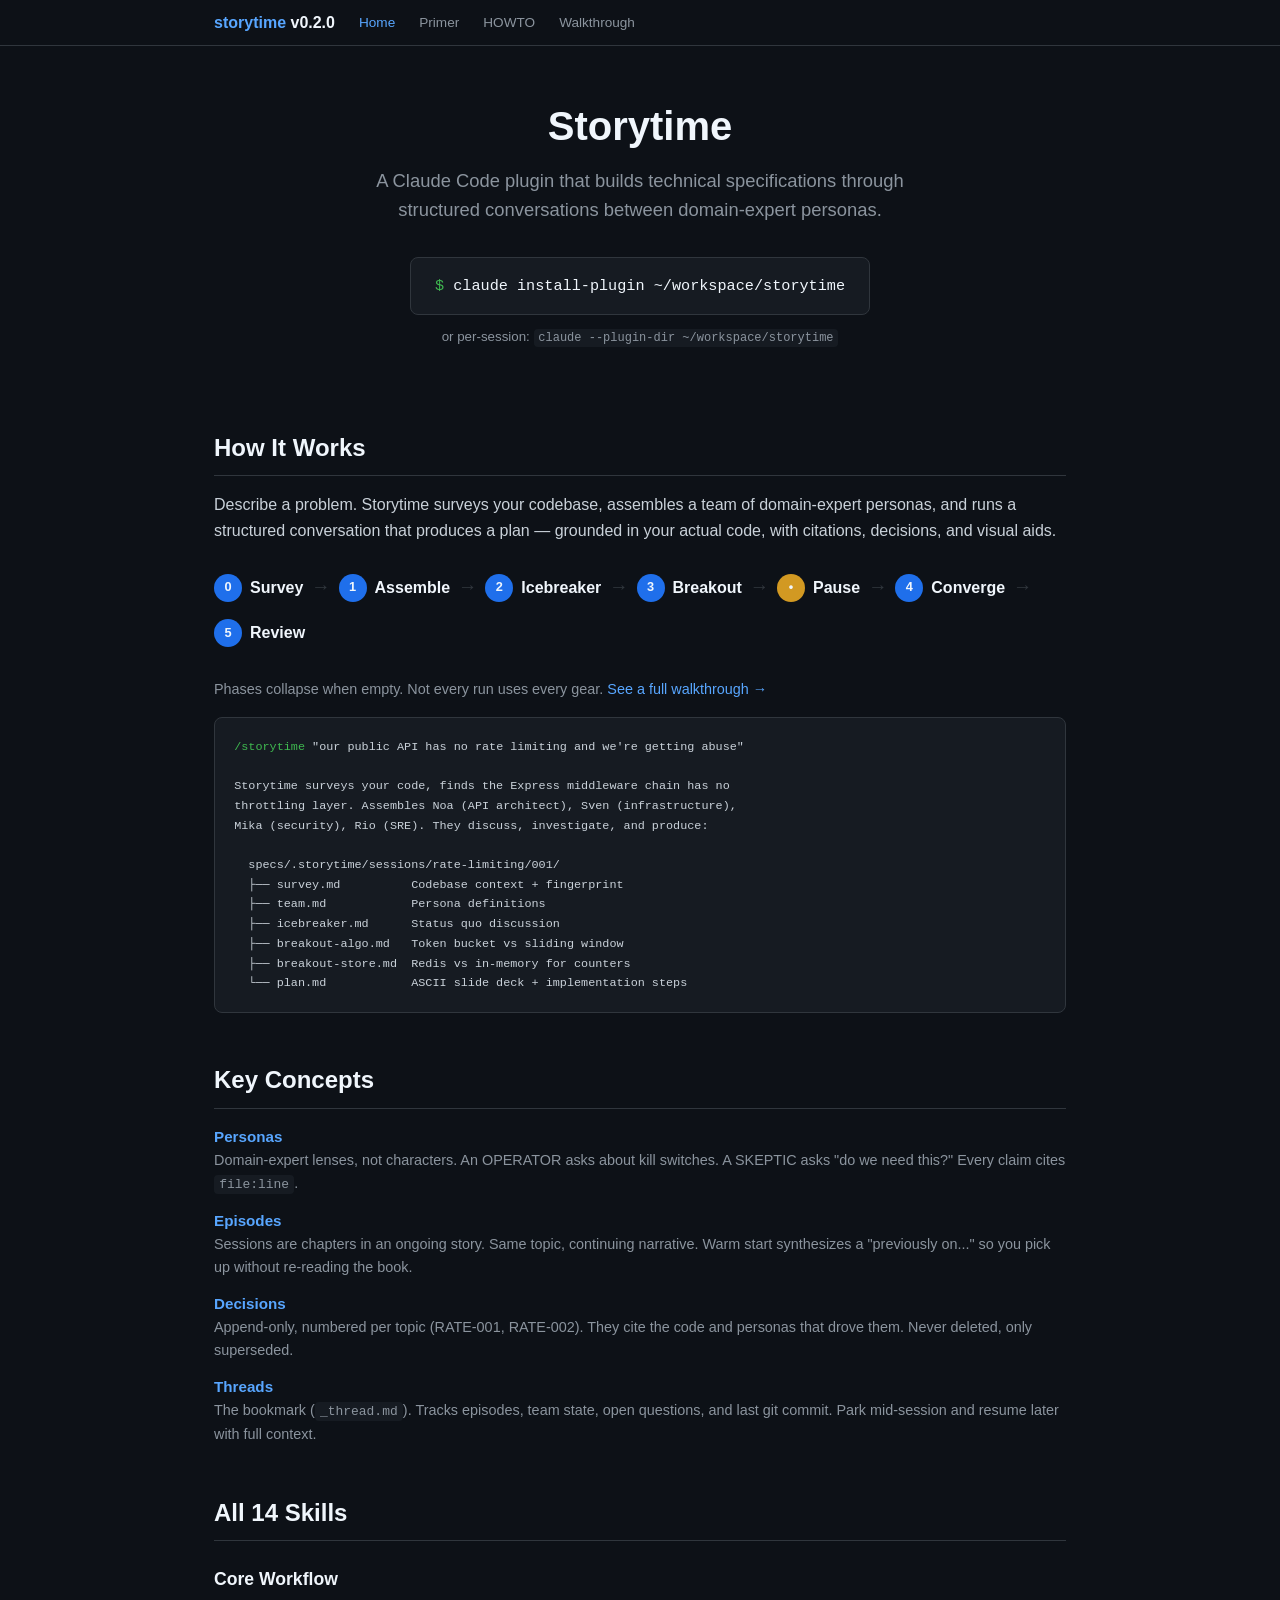
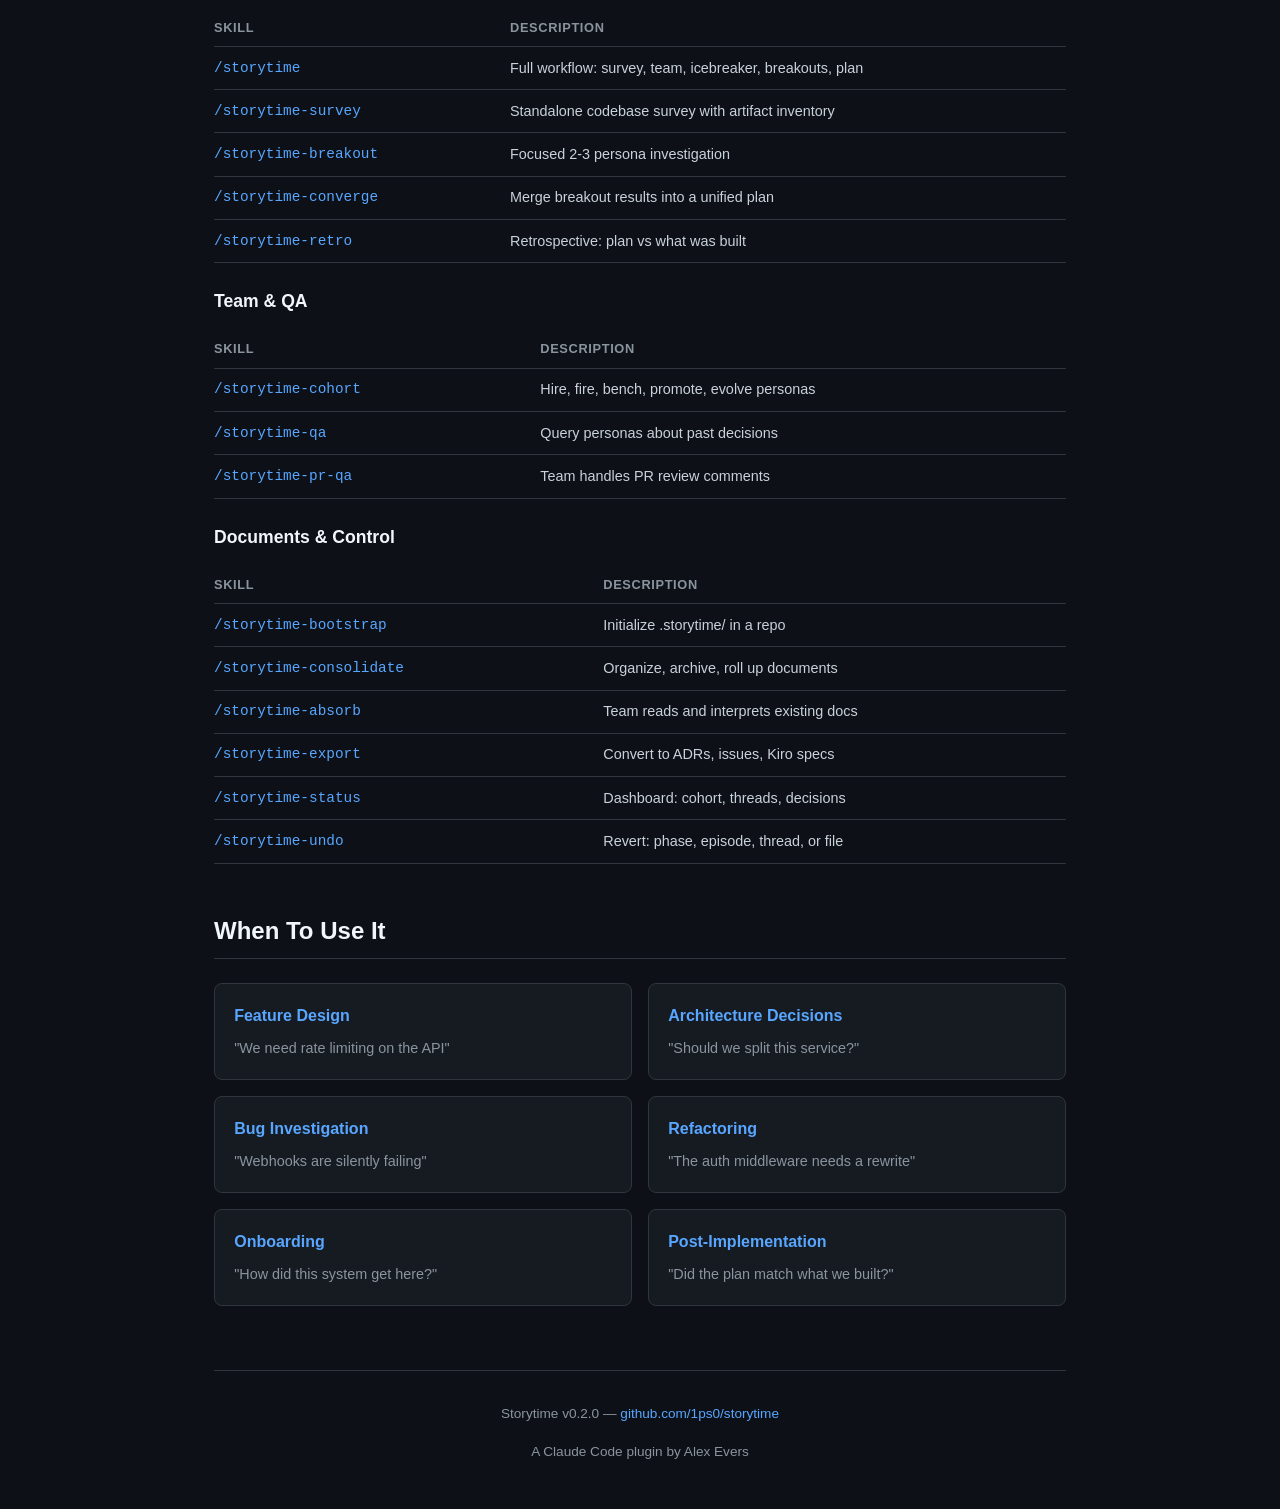
==== commit 50a522f3: "Split HTML into standalone pages: site/index, primer, howto, walkthrough Four separate HTML files in" ====
--- a/index.html
+++ b/index.html
@@ -2,776 +2,10 @@
 <html lang="en">
 <head>
 <meta charset="utf-8">
-<meta name="viewport" content="width=device-width, initial-scale=1">
-<title>Storytime — Persona-Driven Specs for Claude Code</title>
-<style>
-  :root {
-    --bg: #0d1117;
-    --surface: #161b22;
-    --border: #30363d;
-    --text: #c9d1d9;
-    --text-muted: #8b949e;
-    --heading: #f0f6fc;
-    --accent: #58a6ff;
-    --accent-dim: #1f6feb;
-    --green: #3fb950;
-    --orange: #d29922;
-    --red: #f85149;
-    --purple: #bc8cff;
-    --mono: 'SF Mono', 'Cascadia Code', 'Fira Code', 'JetBrains Mono', monospace;
-    --sans: -apple-system, BlinkMacSystemFont, 'Segoe UI', Helvetica, Arial, sans-serif;
-  }
-  * { margin: 0; padding: 0; box-sizing: border-box; }
-  body { font-family: var(--sans); background: var(--bg); color: var(--text); line-height: 1.6; }
-  .container { max-width: 900px; margin: 0 auto; padding: 0 1.5rem; }
-  h1, h2, h3, h4 { color: var(--heading); font-weight: 600; }
-  h1 { font-size: 2.5rem; margin-bottom: 0.5rem; }
-  h2 { font-size: 1.5rem; margin-top: 3rem; margin-bottom: 1rem; border-bottom: 1px solid var(--border); padding-bottom: 0.5rem; }
-  h3 { font-size: 1.1rem; margin-top: 1.5rem; margin-bottom: 0.5rem; }
-  h4 { font-size: 0.95rem; margin-top: 1.2rem; margin-bottom: 0.4rem; color: var(--accent); }
-  p { margin-bottom: 1rem; }
-  a { color: var(--accent); text-decoration: none; }
-  a:hover { text-decoration: underline; }
-  code { font-family: var(--mono); background: var(--surface); padding: 0.15em 0.4em; border-radius: 4px; font-size: 0.9em; }
-  pre { font-family: var(--mono); background: var(--surface); border: 1px solid var(--border); border-radius: 8px; padding: 1.2rem; overflow-x: auto; font-size: 0.82rem; line-height: 1.5; margin-bottom: 1.5rem; }
-  pre code { background: none; padding: 0; }
-  strong { color: var(--heading); }
-  ul, ol { padding-left: 1.5rem; margin-bottom: 1rem; }
-  li { margin-bottom: 0.3rem; }
-  /* Nav */
-  nav { position: sticky; top: 0; background: var(--bg); border-bottom: 1px solid var(--border); z-index: 100; padding: 0.6rem 0; }
-  nav .container { display: flex; align-items: center; gap: 1.5rem; flex-wrap: wrap; }
-  nav .logo { font-weight: 700; color: var(--heading); font-size: 1rem; white-space: nowrap; }
-  nav .logo span { color: var(--accent); }
-  nav a { color: var(--text-muted); font-size: 0.85rem; }
-  nav a:hover { color: var(--heading); text-decoration: none; }
-  nav a.active { color: var(--accent); }
-  /* Page sections */
-  .page { display: none; padding-bottom: 3rem; }
-  .page.active { display: block; }
-  /* Hero */
-  .hero { text-align: center; padding: 3rem 0 2rem; }
-  .hero .version { display: inline-block; background: var(--accent-dim); color: var(--heading); padding: 0.2em 0.7em; border-radius: 12px; font-size: 0.8rem; font-family: var(--mono); margin-bottom: 1rem; }
-  .hero .tagline { color: var(--text-muted); font-size: 1.15rem; max-width: 600px; margin: 0.5rem auto 2rem; }
-  .install-box { background: var(--surface); border: 1px solid var(--border); border-radius: 8px; padding: 1rem 1.5rem; display: inline-block; font-family: var(--mono); font-size: 0.95rem; margin-bottom: 0.5rem; }
-  .install-box .prompt { color: var(--green); }
-  .install-box .cmd { color: var(--heading); }
-  /* Grid, Card */
-  .grid { display: grid; grid-template-columns: 1fr 1fr; gap: 1rem; margin: 1.5rem 0; }
-  @media (max-width: 600px) { .grid { grid-template-columns: 1fr; } }
-  .card { background: var(--surface); border: 1px solid var(--border); border-radius: 8px; padding: 1.2rem; }
-  .card h3 { margin-top: 0; color: var(--accent); font-size: 1rem; }
-  .card p { color: var(--text-muted); font-size: 0.9rem; margin-bottom: 0; }
-  /* Skill table */
-  .skill-table { width: 100%; border-collapse: collapse; margin: 1rem 0; }
-  .skill-table th { text-align: left; color: var(--text-muted); font-size: 0.8rem; text-transform: uppercase; letter-spacing: 0.05em; padding: 0.5rem 0; border-bottom: 1px solid var(--border); }
-  .skill-table td { padding: 0.6rem 0; border-bottom: 1px solid var(--border); font-size: 0.9rem; }
-  .skill-table td:first-child { font-family: var(--mono); color: var(--accent); white-space: nowrap; padding-right: 1.5rem; }
-  /* Phase pipeline */
-  .phase { display: flex; align-items: center; gap: 0.5rem; padding: 0.4rem 0; }
-  .phase-num { background: var(--accent-dim); color: var(--heading); width: 28px; height: 28px; border-radius: 50%; display: flex; align-items: center; justify-content: center; font-size: 0.8rem; font-weight: 600; flex-shrink: 0; }
-  .phase-label { font-weight: 600; color: var(--heading); }
-  .phase-arrow { color: var(--border); font-size: 1.2rem; margin: 0 0.2rem; }
-  /* Compare grid */
-  .compare-grid { display: grid; grid-template-columns: 1fr 1fr; gap: 1.5rem; margin: 1rem 0; }
-  @media (max-width: 600px) { .compare-grid { grid-template-columns: 1fr; } }
-  .compare-item h3 { color: var(--text-muted); font-size: 0.9rem; margin-bottom: 0.3rem; }
-  .compare-item p { font-size: 0.9rem; }
-  /* Concepts */
-  .concepts dt { color: var(--accent); font-weight: 600; font-size: 0.95rem; margin-top: 0.8rem; }
-  .concepts dd { color: var(--text-muted); margin-left: 0; margin-bottom: 0.5rem; font-size: 0.9rem; }
-  /* Walkthrough */
-  .wt-phase { border-left: 3px solid var(--accent-dim); padding-left: 1.2rem; margin: 1.5rem 0; }
-  .wt-phase.pause { border-left-color: var(--orange); }
-  .wt-label { font-family: var(--mono); font-size: 0.75rem; color: var(--accent); text-transform: uppercase; letter-spacing: 0.08em; margin-bottom: 0.3rem; }
-  .wt-phase.pause .wt-label { color: var(--orange); }
-  .wt-persona { color: var(--purple); font-weight: 600; }
-  .wt-user { color: var(--green); font-weight: 600; }
-  .wt-muted { color: var(--text-muted); }
-  /* CIU table */
-  .ciu-table { width: 100%; border-collapse: collapse; margin: 1rem 0; font-size: 0.9rem; }
-  .ciu-table th { text-align: left; color: var(--text-muted); font-size: 0.8rem; padding: 0.4rem 0.8rem 0.4rem 0; border-bottom: 1px solid var(--border); }
-  .ciu-table td { padding: 0.4rem 0.8rem 0.4rem 0; border-bottom: 1px solid var(--border); }
-  .ciu-table td:first-child { font-family: var(--mono); color: var(--accent); }
-  /* Footer */
-  .footer { margin-top: 4rem; padding: 2rem 0; border-top: 1px solid var(--border); color: var(--text-muted); font-size: 0.85rem; text-align: center; }
-</style>
+<meta http-equiv="refresh" content="0; url=site/index.html">
+<title>Storytime</title>
 </head>
 <body>
-
-<nav>
-  <div class="container">
-    <div class="logo"><span>storytime</span> v0.2.0</div>
-    <a href="#home" class="nav-link active" data-page="home">Home</a>
-    <a href="#primer" class="nav-link" data-page="primer">Primer</a>
-    <a href="#howto" class="nav-link" data-page="howto">HOWTO</a>
-    <a href="#walkthrough" class="nav-link" data-page="walkthrough">Walkthrough</a>
-  </div>
-</nav>
-
-<!-- ═══════════════════════════════════════════════════ HOME ═══ -->
-<div id="home" class="page active">
-<div class="container">
-
-<div class="hero">
-  <h1>Storytime</h1>
-  <p class="tagline">A Claude Code plugin that builds technical specifications through
-  structured conversations between domain-expert personas.</p>
-  <div class="install-box">
-    <span class="prompt">$</span> <span class="cmd">claude install-plugin ~/workspace/storytime</span>
-  </div>
-  <br>
-  <small style="color: var(--text-muted)">or per-session: <code>claude --plugin-dir ~/workspace/storytime</code></small>
-</div>
-
-<h2>How It Works</h2>
-
-<p>Describe a problem. Storytime surveys your codebase, assembles a team of
-domain-expert personas, and runs a structured conversation that produces a
-plan &mdash; grounded in your actual code, with citations, decisions, and
-visual aids.</p>
-
-<div style="display: flex; flex-wrap: wrap; gap: 0.3rem; align-items: center; margin: 1.5rem 0;">
-  <div class="phase"><span class="phase-num">0</span> <span class="phase-label">Survey</span></div>
-  <span class="phase-arrow">&rarr;</span>
-  <div class="phase"><span class="phase-num">1</span> <span class="phase-label">Assemble</span></div>
-  <span class="phase-arrow">&rarr;</span>
-  <div class="phase"><span class="phase-num">2</span> <span class="phase-label">Icebreaker</span></div>
-  <span class="phase-arrow">&rarr;</span>
-  <div class="phase"><span class="phase-num">3</span> <span class="phase-label">Breakout</span></div>
-  <span class="phase-arrow">&rarr;</span>
-  <div class="phase"><span class="phase-num" style="background: var(--orange);">&bull;</span> <span class="phase-label">Pause</span></div>
-  <span class="phase-arrow">&rarr;</span>
-  <div class="phase"><span class="phase-num">4</span> <span class="phase-label">Converge</span></div>
-  <span class="phase-arrow">&rarr;</span>
-  <div class="phase"><span class="phase-num">5</span> <span class="phase-label">Review</span></div>
-</div>
-
-<p style="color: var(--text-muted); font-size: 0.9rem;">Phases collapse when empty. Not every run uses every gear.
-<a href="#walkthrough" class="nav-link" data-page="walkthrough">See a full walkthrough &rarr;</a></p>
-
-<pre><code><span style="color: var(--green)">/storytime</span> "our public API has no rate limiting and we're getting abuse"
-
-Storytime surveys your code, finds the Express middleware chain has no
-throttling layer. Assembles Noa (API architect), Sven (infrastructure),
-Mika (security), Rio (SRE). They discuss, investigate, and produce:
-
-  specs/.storytime/sessions/rate-limiting/001/
-  &#x251c;&#x2500;&#x2500; survey.md          Codebase context + fingerprint
-  &#x251c;&#x2500;&#x2500; team.md            Persona definitions
-  &#x251c;&#x2500;&#x2500; icebreaker.md      Status quo discussion
-  &#x251c;&#x2500;&#x2500; breakout-algo.md   Token bucket vs sliding window
-  &#x251c;&#x2500;&#x2500; breakout-store.md  Redis vs in-memory for counters
-  &#x2514;&#x2500;&#x2500; plan.md            ASCII slide deck + implementation steps</code></pre>
-
-<h2>Key Concepts</h2>
-
-<dl class="concepts">
-  <dt>Personas</dt>
-  <dd>Domain-expert lenses, not characters. An OPERATOR asks about kill switches.
-  A SKEPTIC asks "do we need this?" Every claim cites <code>file:line</code>.</dd>
-  <dt>Episodes</dt>
-  <dd>Sessions are chapters in an ongoing story. Same topic, continuing narrative.
-  Warm start synthesizes a "previously on..." so you pick up without re-reading the book.</dd>
-  <dt>Decisions</dt>
-  <dd>Append-only, numbered per topic (RATE-001, RATE-002). They cite the code and
-  personas that drove them. Never deleted, only superseded.</dd>
-  <dt>Threads</dt>
-  <dd>The bookmark (<code>_thread.md</code>). Tracks episodes, team state, open questions,
-  and last git commit. Park mid-session and resume later with full context.</dd>
-</dl>
-
-<h2>All 14 Skills</h2>
-
-<h3>Core Workflow</h3>
-<table class="skill-table">
-  <tr><th>Skill</th><th>Description</th></tr>
-  <tr><td>/storytime</td><td>Full workflow: survey, team, icebreaker, breakouts, plan</td></tr>
-  <tr><td>/storytime-survey</td><td>Standalone codebase survey with artifact inventory</td></tr>
-  <tr><td>/storytime-breakout</td><td>Focused 2-3 persona investigation</td></tr>
-  <tr><td>/storytime-converge</td><td>Merge breakout results into a unified plan</td></tr>
-  <tr><td>/storytime-retro</td><td>Retrospective: plan vs what was built</td></tr>
-</table>
-
-<h3>Team &amp; QA</h3>
-<table class="skill-table">
-  <tr><th>Skill</th><th>Description</th></tr>
-  <tr><td>/storytime-cohort</td><td>Hire, fire, bench, promote, evolve personas</td></tr>
-  <tr><td>/storytime-qa</td><td>Query personas about past decisions</td></tr>
-  <tr><td>/storytime-pr-qa</td><td>Team handles PR review comments</td></tr>
-</table>
-
-<h3>Documents &amp; Control</h3>
-<table class="skill-table">
-  <tr><th>Skill</th><th>Description</th></tr>
-  <tr><td>/storytime-bootstrap</td><td>Initialize .storytime/ in a repo</td></tr>
-  <tr><td>/storytime-consolidate</td><td>Organize, archive, roll up documents</td></tr>
-  <tr><td>/storytime-absorb</td><td>Team reads and interprets existing docs</td></tr>
-  <tr><td>/storytime-export</td><td>Convert to ADRs, issues, Kiro specs</td></tr>
-  <tr><td>/storytime-status</td><td>Dashboard: cohort, threads, decisions</td></tr>
-  <tr><td>/storytime-undo</td><td>Revert: phase, episode, thread, or file</td></tr>
-</table>
-
-<h2>When To Use It</h2>
-
-<div class="grid">
-  <div class="card"><h3>Feature Design</h3><p>"We need rate limiting on the API"</p></div>
-  <div class="card"><h3>Architecture Decisions</h3><p>"Should we split this service?"</p></div>
-  <div class="card"><h3>Bug Investigation</h3><p>"Webhooks are silently failing"</p></div>
-  <div class="card"><h3>Refactoring</h3><p>"The auth middleware needs a rewrite"</p></div>
-  <div class="card"><h3>Onboarding</h3><p>"How did this system get here?"</p></div>
-  <div class="card"><h3>Post-Implementation</h3><p>"Did the plan match what we built?"</p></div>
-</div>
-
-</div>
-</div>
-
-<!-- ═══════════════════════════════════════════════════ PRIMER ═══ -->
-<div id="primer" class="page">
-<div class="container">
-
-<h2 style="margin-top: 2rem;">What Storytime Is</h2>
-
-<p>Storytime is a Claude Code plugin that turns "figure out what to build"
-into a structured process. Instead of you writing a spec alone, you describe
-a problem and storytime assembles a team of domain-expert personas who
-discuss it, investigate the code, debate tradeoffs, and produce a plan &mdash;
-all grounded in your actual codebase.</p>
-
-<p>The output isn't a wish list. It's a plan with:</p>
-<ul>
-  <li>Code citations (<code>file:line</code>) for every technical claim</li>
-  <li>ASCII diagrams and slide decks</li>
-  <li>Numbered decisions with rationale</li>
-  <li>Non-goals (why we're NOT doing X)</li>
-  <li>Measurable success criteria</li>
-  <li>Effort estimates (CIU + Scale, never time)</li>
-</ul>
-
-<h2>Why It Exists</h2>
-
-<p>Writing specs is one of those things everyone knows they should do and
-nobody wants to. The usual failure modes:</p>
-
-<ol>
-  <li><strong>Skip the spec.</strong> Jump into code. Realize three days in that the
-  approach doesn't work. Start over.</li>
-  <li><strong>Write a thin spec.</strong> A page of bullet points that doesn't address
-  the hard questions. Ship it and discover the hard questions in prod.</li>
-  <li><strong>Write a fat spec.</strong> A 20-page doc that nobody reads. The code
-  diverges from it by day two.</li>
-</ol>
-
-<p>Storytime addresses these by making the spec process interactive,
-code-grounded, and fast. A session produces a plan that's actually
-anchored to the codebase.</p>
-
-<h2>The Core Idea</h2>
-
-<p><strong>Personas are domain-expert lenses, not characters.</strong> When storytime
-creates "Noa the API architect" or "Rio the SRE," they're not role-playing.
-They're structured perspectives that ensure the plan considers:</p>
-
-<ul>
-  <li>Who owns this code? <strong>(OWNER)</strong></li>
-  <li>What happens when it breaks at 3am? <strong>(OPERATOR)</strong></li>
-  <li>What's the domain expertise required? <strong>(DOMAIN)</strong></li>
-  <li>What are the system constraints? <strong>(SYSTEMS)</strong></li>
-  <li>Do we actually need this? <strong>(SKEPTIC)</strong></li>
-</ul>
-
-<p>Each persona reads your code, cites specific files and lines, and argues
-from evidence. If two personas disagree, that's signal &mdash; the plan needs
-to address the tension.</p>
-
-<h2>Episodes and Warm Start</h2>
-
-<p>Sessions are episodes of an ongoing story. When you revisit a topic,
-storytime synthesizes a "previously on..." narrative from the living state
-of documents, persona histories, and git history:</p>
-
-<pre><code>&#x2554;&#x2550;&#x2550;&#x2550;&#x2550;&#x2550;&#x2550;&#x2550;&#x2550;&#x2550;&#x2550;&#x2550;&#x2550;&#x2550;&#x2550;&#x2550;&#x2550;&#x2550;&#x2550;&#x2550;&#x2550;&#x2550;&#x2550;&#x2550;&#x2550;&#x2550;&#x2550;&#x2550;&#x2550;&#x2550;&#x2550;&#x2550;&#x2550;&#x2550;&#x2550;&#x2550;&#x2550;&#x2550;&#x2550;&#x2550;&#x2550;&#x2550;&#x2550;&#x2550;&#x2550;&#x2550;&#x2550;&#x2550;&#x2550;&#x2550;&#x2557;
-&#x2551;  Previously on rate-limiting                 &#x2551;
-&#x2560;&#x2550;&#x2550;&#x2550;&#x2550;&#x2550;&#x2550;&#x2550;&#x2550;&#x2550;&#x2550;&#x2550;&#x2550;&#x2550;&#x2550;&#x2550;&#x2550;&#x2550;&#x2550;&#x2550;&#x2550;&#x2550;&#x2550;&#x2550;&#x2550;&#x2550;&#x2550;&#x2550;&#x2550;&#x2550;&#x2550;&#x2550;&#x2550;&#x2550;&#x2550;&#x2550;&#x2550;&#x2550;&#x2550;&#x2550;&#x2550;&#x2550;&#x2550;&#x2550;&#x2550;&#x2550;&#x2550;&#x2550;&#x2550;&#x2550;&#x2563;
-&#x2551;                                             &#x2551;
-&#x2551;  Noa identified the missing throttle layer  &#x2551;
-&#x2551;  in the Express middleware chain. Sven       &#x2551;
-&#x2551;  pushed for Redis-backed sliding window.     &#x2551;
-&#x2551;  Mika flagged the auth bypass risk on 429    &#x2551;
-&#x2551;  responses. Rio got the kill switch and      &#x2551;
-&#x2551;  per-route Grafana dashboards.               &#x2551;
-&#x2551;                                             &#x2551;
-&#x2560;&#x2550;&#x2550;&#x2550;&#x2550;&#x2550;&#x2550;&#x2550;&#x2550;&#x2550;&#x2550;&#x2550;&#x2550;&#x2550;&#x2550;&#x2550;&#x2550;&#x2550;&#x2550;&#x2550;&#x2550;&#x2550;&#x2550;&#x2550;&#x2550;&#x2550;&#x2550;&#x2550;&#x2550;&#x2550;&#x2550;&#x2550;&#x2550;&#x2550;&#x2550;&#x2550;&#x2550;&#x2550;&#x2550;&#x2550;&#x2550;&#x2550;&#x2550;&#x2550;&#x2550;&#x2550;&#x2550;&#x2550;&#x2550;&#x2550;&#x2563;
-&#x2551;  Team: Noa, Sven, Mika, Rio                 &#x2551;
-&#x2551;  Decisions: RATE-001 through RATE-004        &#x2551;
-&#x2551;  Codebase drift: 7 commits, 3 in src/       &#x2551;
-&#x2560;&#x2550;&#x2550;&#x2550;&#x2550;&#x2550;&#x2550;&#x2550;&#x2550;&#x2550;&#x2550;&#x2550;&#x2550;&#x2550;&#x2550;&#x2550;&#x2550;&#x2550;&#x2550;&#x2550;&#x2550;&#x2550;&#x2550;&#x2550;&#x2550;&#x2550;&#x2550;&#x2550;&#x2550;&#x2550;&#x2550;&#x2550;&#x2550;&#x2550;&#x2550;&#x2550;&#x2550;&#x2550;&#x2550;&#x2550;&#x2550;&#x2550;&#x2550;&#x2550;&#x2550;&#x2550;&#x2550;&#x2550;&#x2550;&#x2550;&#x2563;
-&#x2551;  Continue &middot; Retro &middot; Sub-topic &middot; Reset    &#x2551;
-&#x255a;&#x2550;&#x2550;&#x2550;&#x2550;&#x2550;&#x2550;&#x2550;&#x2550;&#x2550;&#x2550;&#x2550;&#x2550;&#x2550;&#x2550;&#x2550;&#x2550;&#x2550;&#x2550;&#x2550;&#x2550;&#x2550;&#x2550;&#x2550;&#x2550;&#x2550;&#x2550;&#x2550;&#x2550;&#x2550;&#x2550;&#x2550;&#x2550;&#x2550;&#x2550;&#x2550;&#x2550;&#x2550;&#x2550;&#x2550;&#x2550;&#x2550;&#x2550;&#x2550;&#x2550;&#x2550;&#x2550;&#x2550;&#x2550;&#x2550;&#x255d;</code></pre>
-
-<p>The synopsis is dynamic &mdash; synthesized fresh every time. Never cached, never stale.</p>
-
-<h2>What Makes It Different</h2>
-
-<div class="compare-grid">
-  <div class="compare-item">
-    <h3>vs writing specs by hand</h3>
-    <p>Storytime is interactive. The team asks questions you wouldn't have
-    thought of. An OPERATOR asks "what's the kill switch?" before you write code.</p>
-  </div>
-  <div class="compare-item">
-    <h3>vs ADRs</h3>
-    <p>ADRs document decisions after the fact. Storytime generates them as part
-    of the design process, with code citations and persona rationale built in.</p>
-  </div>
-  <div class="compare-item">
-    <h3>vs Kiro / Speckit</h3>
-    <p>Those tools focus on formatting. Storytime focuses on the conversation
-    that produces the spec &mdash; investigation, debate, and evidence.</p>
-  </div>
-  <div class="compare-item">
-    <h3>vs just asking Claude</h3>
-    <p>Structured multi-perspective conversation instead of one voice. 3-7 lenses
-    that ground claims in code and build on each other across sessions.</p>
-  </div>
-</div>
-
-<h2>The Lore Engine</h2>
-
-<p>Over time, storytime builds a living narrative for your codebase. Decision
-logs, persona evolution, session histories, and episode threads accumulate
-into a body of lore that tells the story of <em>why</em> your code is shaped the
-way it is. New team members can read it. Future sessions reference it.
-The code tells you what exists &mdash; storytime tells you why.</p>
-
-</div>
-</div>
-
-<!-- ═══════════════════════════════════════════════════ HOWTO ═══ -->
-<div id="howto" class="page">
-<div class="container">
-
-<h2 style="margin-top: 2rem;">Install</h2>
-
-<pre><code><span style="color:var(--text-muted)"># Permanent install</span>
-<span style="color:var(--green)">$</span> claude install-plugin ~/workspace/storytime
-
-<span style="color:var(--text-muted)"># Or per-session</span>
-<span style="color:var(--green)">$</span> claude --plugin-dir ~/workspace/storytime</code></pre>
-
-<p>Every skill invocation echoes <code>storytime v0.2.0</code> so you know what version you're running.</p>
-
-<h2>Your First Session</h2>
-
-<h3>1. Bootstrap (optional)</h3>
-<pre><code>/storytime-bootstrap</code></pre>
-<p>Creates <code>.storytime/</code> in your repo. Skip it &mdash; the main skill offers to create it on first run.</p>
-
-<h3>2. Run It</h3>
-<pre><code>/storytime "our public API has no rate limiting and we're seeing abuse from scrapers"</code></pre>
-<p>Be specific. "Add rate limiting" is vague. "API has no throttling, scrapers are hammering /search at 200 req/s, need per-client limits that respect auth tiers" gives the team something to work with.</p>
-
-<h3>3. What Happens</h3>
-
-<p><strong>SURVEY</strong> &mdash; explores your codebase. Presents an artifact inventory if prior specs exist.<br>
-<strong>ASSEMBLE</strong> &mdash; proposes 3-7 personas. At least one OPERATOR. You can adjust.<br>
-<strong>ICEBREAKER</strong> &mdash; team discusses status quo, grounded in code. Sub-problems identified.<br>
-<strong>BREAKOUT</strong> &mdash; parallel deep dives on sub-problems with 2-3 personas each.<br>
-<strong>POST-BREAKOUT PAUSE</strong> &mdash; summary cards for each breakout. You proceed, dig in, revise, or add more.<br>
-<strong>CONVERGE</strong> &mdash; full team merges findings into a plan. Also available standalone via <code>/storytime-converge</code>.<br>
-<strong>REVIEW</strong> &mdash; plan presented to you. Challenge, revise, or approve.</p>
-
-<p><a href="#walkthrough" class="nav-link" data-page="walkthrough">See the full simulated walkthrough &rarr;</a></p>
-
-<h2>Returning to a Topic</h2>
-<pre><code>/storytime rate-limiting</code></pre>
-<p>Warm start: narrative recap, team loaded, you pick Continue / Retro / Sub-topic / Reset.</p>
-
-<h3>Parking</h3>
-<p>Say "park it here" at any phase boundary. Thread checkpoints. Next invocation resumes.</p>
-
-<h2>Skill Reference</h2>
-
-<h4>/storytime &lt;problem-statement&gt;</h4>
-<p>Full workflow. Use for features, architecture decisions, investigations.</p>
-<pre><code>/storytime "we need rate limiting on the public API"
-/storytime "should we migrate from REST to gRPC for internal services?"</code></pre>
-
-<h4>/storytime-breakout &lt;sub-problem&gt;</h4>
-<p>Focused investigation without the full pipeline.</p>
-<pre><code>/storytime-breakout "is Redis or Memcached better for our rate limit counters?"</code></pre>
-
-<h4>/storytime-converge &lt;topic&gt;</h4>
-<p>Merge breakout results into a plan. Use after independent breakouts or to re-converge.</p>
-<pre><code>/storytime-converge rate-limiting</code></pre>
-
-<h4>/storytime-qa @persona &lt;question&gt;</h4>
-<p>Query personas about past decisions.</p>
-<pre><code>/storytime-qa @noa should we use the same middleware pattern for WebSocket?
-/storytime-qa @team does our rate limit decision still hold after the auth refactor?</code></pre>
-
-<h4>/storytime-retro &lt;topic&gt;</h4>
-<p>Reconvene team: plan vs what was built.</p>
-
-<h4>/storytime-pr-qa &lt;pr&gt;</h4>
-<p>Team handles PR review comments with proposed responses.</p>
-
-<h4>/storytime-cohort &lt;action&gt;</h4>
-<p>Manage personas: <code>list</code>, <code>hire</code>, <code>fire</code>, <code>bench</code>, <code>evolve</code>, <code>promote</code>.</p>
-
-<h4>/storytime-survey</h4>
-<p>Standalone codebase survey with artifact inventory and coverage fingerprint.</p>
-
-<h4>/storytime-status</h4>
-<p>Dashboard: cohort, threads, decisions, stale citations.</p>
-
-<h4>/storytime-bootstrap</h4>
-<p>Initialize <code>.storytime/</code>. Storytime-native, adapt-in-place, or export-only.</p>
-
-<h4>/storytime-consolidate</h4>
-<p>Organize, archive, roll up documents, backfill timestamps.</p>
-
-<h4>/storytime-absorb</h4>
-<p>Team reads and discusses existing docs or code.</p>
-
-<h4>/storytime-export</h4>
-<p>Convert output to ADRs, GitHub issues, Linear tickets, Kiro specs.</p>
-
-<h4>/storytime-undo</h4>
-<p>Revert at any granularity: phase, episode, thread, specific file, or redo.</p>
-
-<h2>Effort Estimation</h2>
-
-<p>Storytime uses <strong>CIU</strong> (Complexity Integration Units) and <strong>Scale</strong> instead of time estimates.</p>
-
-<table class="ciu-table">
-  <tr><th>CIU</th><th>Complexity</th><th>Human analog</th></tr>
-  <tr><td>1</td><td>Single-file, single-concept</td><td>Quick fix</td></tr>
-  <tr><td>2</td><td>Few files, one system</td><td>Straightforward task</td></tr>
-  <tr><td>3</td><td>Multiple files, one system</td><td>A morning's work</td></tr>
-  <tr><td>5</td><td>Cross-system, multiple owners</td><td>Solid day of work</td></tr>
-  <tr><td>8</td><td>Architectural, multi-system</td><td>Multi-day effort</td></tr>
-  <tr><td>13</td><td>Foundational change</td><td>Sprint-sized (MUST decompose)</td></tr>
-</table>
-
-<p><strong>Scale</strong> (1-5) measures blast radius: 1 (file) &rarr; 2 (module) &rarr; 3 (service cluster) &rarr; 4 (users) &rarr; 5 (ecosystem).</p>
-
-<h2>Tips</h2>
-
-<ul>
-  <li><strong>Be specific</strong> in your problem statement. Context drives quality.</li>
-  <li><strong>Challenge the team</strong> during REVIEW. That's what it's for.</li>
-  <li><strong>Use breakouts</strong> for focused questions. Don't run the full pipeline for one investigation.</li>
-  <li><strong>Park when you need to think.</strong> The thread checkpoints and you resume later.</li>
-  <li><strong>Trust the warm start.</strong> The narrative preamble is always fresh.</li>
-</ul>
-
-</div>
-</div>
-
-<!-- ═══════════════════════════════════════════════ WALKTHROUGH ═══ -->
-<div id="walkthrough" class="page">
-<div class="container">
-
-<h2 style="margin-top: 2rem;">Full Cold-Start Walkthrough</h2>
-
-<p>A simulated session showing every phase. The scenario: a Node.js API with
-Express that has no rate limiting. Scrapers are hammering <code>/search</code> at
-200 req/s.</p>
-
-<pre><code><span style="color:var(--green)">/storytime</span> "our public API has no rate limiting and scrapers are abusing /search at 200 req/s, we need per-client throttling that respects our auth tier system"</code></pre>
-
-<p><code>storytime v0.2.0</code></p>
-
-<!-- SURVEY -->
-<div class="wt-phase">
-<div class="wt-label">Phase 0 &mdash; Survey</div>
-
-<p>Storytime explores the codebase. Finds the Express app, middleware chain,
-auth system, and existing monitoring.</p>
-
-<pre><code>Codebase survey complete.
-
-Key files:
-  src/server.ts:14           Express app setup, middleware chain
-  src/middleware/auth.ts:1    JWT validation, tier extraction (free/pro/enterprise)
-  src/routes/search.ts:23    The hot endpoint, no throttling
-  src/monitoring/metrics.ts:8 Prometheus counters, no rate metrics
-
-Artifact inventory:
-  [x] docs/api-design.md           [spec] API conventions doc
-  [ ] .cursor/rules                [config] (loaded silently)
-
-No prior storytime state. Mode: storytime-native.
-Creating specs/.storytime/</code></pre>
-</div>
-
-<!-- ASSEMBLE -->
-<div class="wt-phase">
-<div class="wt-label">Phase 1 &mdash; Assemble</div>
-
-<pre><code>&#x2554;&#x2550;&#x2550;&#x2550;&#x2550;&#x2550;&#x2550;&#x2550;&#x2550;&#x2550;&#x2550;&#x2550;&#x2550;&#x2550;&#x2550;&#x2550;&#x2550;&#x2550;&#x2550;&#x2550;&#x2550;&#x2550;&#x2550;&#x2550;&#x2550;&#x2550;&#x2550;&#x2550;&#x2550;&#x2550;&#x2550;&#x2550;&#x2550;&#x2550;&#x2550;&#x2550;&#x2550;&#x2550;&#x2550;&#x2550;&#x2550;&#x2550;&#x2550;&#x2550;&#x2550;&#x2550;&#x2550;&#x2550;&#x2550;&#x2550;&#x2550;&#x2550;&#x2550;&#x2550;&#x2550;&#x2550;&#x2557;
-&#x2551;  TEAM: rate-limiting                                 &#x2551;
-&#x2560;&#x2550;&#x2550;&#x2550;&#x2550;&#x2550;&#x2550;&#x2550;&#x2550;&#x2550;&#x2550;&#x2550;&#x2550;&#x2550;&#x2550;&#x2550;&#x2550;&#x2550;&#x2550;&#x2550;&#x2550;&#x2550;&#x2550;&#x2550;&#x2550;&#x2550;&#x2550;&#x2550;&#x2550;&#x2550;&#x2550;&#x2550;&#x2550;&#x2550;&#x2550;&#x2550;&#x2550;&#x2550;&#x2550;&#x2550;&#x2550;&#x2550;&#x2550;&#x2550;&#x2550;&#x2550;&#x2550;&#x2550;&#x2550;&#x2550;&#x2550;&#x2550;&#x2550;&#x2550;&#x2550;&#x2550;&#x2563;
-&#x2551;                                                     &#x2551;
-&#x2551;  Noa    OWNER      API architect, wrote the routes  &#x2551;
-&#x2551;  Sven   SYSTEMS    Infrastructure, Redis, scaling   &#x2551;
-&#x2551;  Mika   DOMAIN     Security, abuse prevention       &#x2551;
-&#x2551;  Rio    OPERATOR   SRE, monitoring, incident resp.  &#x2551;
-&#x2551;                                                     &#x2551;
-&#x255a;&#x2550;&#x2550;&#x2550;&#x2550;&#x2550;&#x2550;&#x2550;&#x2550;&#x2550;&#x2550;&#x2550;&#x2550;&#x2550;&#x2550;&#x2550;&#x2550;&#x2550;&#x2550;&#x2550;&#x2550;&#x2550;&#x2550;&#x2550;&#x2550;&#x2550;&#x2550;&#x2550;&#x2550;&#x2550;&#x2550;&#x2550;&#x2550;&#x2550;&#x2550;&#x2550;&#x2550;&#x2550;&#x2550;&#x2550;&#x2550;&#x2550;&#x2550;&#x2550;&#x2550;&#x2550;&#x2550;&#x2550;&#x2550;&#x2550;&#x2550;&#x2550;&#x2550;&#x2550;&#x2550;&#x2550;&#x255d;</code></pre>
-</div>
-
-<!-- ICEBREAKER -->
-<div class="wt-phase">
-<div class="wt-label">Phase 2 &mdash; Icebreaker</div>
-
-<p><span class="wt-persona">Noa:</span> The middleware chain in <code>src/server.ts:14-28</code>
-goes auth &rarr; logging &rarr; routes. There's no throttle layer anywhere. Every
-request hits the route handler regardless of volume. The <code>/search</code> endpoint
-at <code>src/routes/search.ts:23</code> does a full Postgres text search per call &mdash;
-that's the expensive path.</p>
-
-<p><span class="wt-persona">Sven:</span> We're already running Redis for sessions
-(<code>src/config/redis.ts:5</code>). Adding rate limit counters there is zero new infra.
-The question is algorithm: fixed window is simplest but has the burst-at-boundary
-problem. Sliding window is smoother but needs more storage.</p>
-
-<p><span class="wt-persona">Mika:</span> The auth middleware at <code>src/middleware/auth.ts:32</code>
-already extracts the tier (free/pro/enterprise) from the JWT. Rate limits should
-key on that. But I want to flag: if we return 429, we need to make sure the
-response doesn't leak auth state. Some implementations echo back the rate limit
-key, which can be an info disclosure vector.</p>
-
-<p><span class="wt-persona">Rio:</span> Two things. One, I need a kill switch &mdash;
-an env var that disables rate limiting entirely if it's causing false positives in
-prod. Two, I need per-route metrics in Prometheus: request count, 429 count, and
-current utilization ratio. Without that, I'm flying blind on whether the limits
-are right.</p>
-
-<p><strong>Sub-problems identified:</strong></p>
-<ol>
-  <li>Algorithm choice: token bucket vs sliding window vs fixed window</li>
-  <li>Storage backend: Redis counters vs in-memory vs hybrid</li>
-  <li>Middleware integration: where in the chain, how it interacts with auth</li>
-</ol>
-</div>
-
-<!-- BREAKOUT -->
-<div class="wt-phase">
-<div class="wt-label">Phase 3 &mdash; Breakouts (parallel)</div>
-
-<p><span class="wt-muted">Three breakouts launched in parallel:</span></p>
-
-<h4>Breakout: algorithm (Noa + Mika)</h4>
-<p>Investigated token bucket, sliding window log, and fixed window counter.
-Sliding window log is the best fit: precise, no burst-at-boundary, and the
-memory cost is bounded by the window size. Token bucket is overkill for HTTP
-APIs (better for streaming). Fixed window is too coarse for our tier system.</p>
-<p><em>Recommendation:</em> Sliding window with 60s window. Per-key sorted set in Redis.
-<br><em>Confidence:</em> high | <em>CIU:</em> 3 | <em>Scale:</em> 2 (module)</p>
-
-<h4>Breakout: storage (Sven + Rio)</h4>
-<p>Redis is already in the stack (<code>src/config/redis.ts:5</code>). In-memory would be
-faster but doesn't survive restarts and won't work with multiple instances.
-Redis sorted sets with ZRANGEBYSCORE give us the sliding window primitive natively.
-TTL on keys handles cleanup. Tested: 0.3ms per rate check at 10k concurrent keys.</p>
-<p><em>Recommendation:</em> Redis sorted sets with automatic TTL expiry.
-<br><em>Confidence:</em> high | <em>CIU:</em> 2 | <em>Scale:</em> 2 (module)</p>
-
-<h4>Breakout: middleware (Noa + Rio)</h4>
-<p>The rate limiter must sit after auth (needs the tier and client ID from the JWT)
-but before route handlers. At <code>src/server.ts:22</code>, between the auth middleware
-and the router mount. Mika's concern about 429 info leakage: the response should
-include <code>Retry-After</code> and <code>X-RateLimit-*</code> headers but NOT the rate limit key.
-Kill switch via <code>RATE_LIMIT_ENABLED</code> env var (default: true).</p>
-<p><em>Recommendation:</em> New middleware at <code>src/middleware/rate-limit.ts</code>, mounted after auth.
-<br><em>Confidence:</em> high | <em>CIU:</em> 3 | <em>Scale:</em> 2 (module)</p>
-</div>
-
-<!-- POST-BREAKOUT PAUSE -->
-<div class="wt-phase pause">
-<div class="wt-label">Post-Breakout Pause</div>
-
-<pre><code>Breakout results:
-
-1. [algorithm] Sliding window, 60s, Redis sorted sets
-   Confidence: high | CIU 3 | Noa + Mika
-   &#x2192; breakout-algo.md
-
-2. [storage] Redis sorted sets with TTL expiry
-   Confidence: high | CIU 2 | Sven + Rio
-   &#x2192; breakout-store.md
-
-3. [middleware] After auth, before routes, with kill switch
-   Confidence: high | CIU 3 | Noa + Rio
-   &#x2192; breakout-middleware.md
-
-Conflicts: none
-Open questions: tier-specific limits (exact numbers TBD)
-
-Ready to converge? [proceed / dig into N / revise N / add breakout]</code></pre>
-
-<p><span class="wt-user">User:</span> proceed</p>
-</div>
-
-<!-- CONVERGE -->
-<div class="wt-phase">
-<div class="wt-label">Phase 4 &mdash; Converge + Plan</div>
-
-<p>The full team reconvenes and synthesizes the breakout findings into a unified plan.</p>
-
-<pre><code>&#x2554;&#x2550;&#x2550;&#x2550;&#x2550;&#x2550;&#x2550;&#x2550;&#x2550;&#x2550;&#x2550;&#x2550;&#x2550;&#x2550;&#x2550;&#x2550;&#x2550;&#x2550;&#x2550;&#x2550;&#x2550;&#x2550;&#x2550;&#x2550;&#x2550;&#x2550;&#x2550;&#x2550;&#x2550;&#x2550;&#x2550;&#x2550;&#x2550;&#x2550;&#x2550;&#x2550;&#x2550;&#x2550;&#x2550;&#x2550;&#x2550;&#x2550;&#x2550;&#x2550;&#x2550;&#x2550;&#x2550;&#x2550;&#x2550;&#x2550;&#x2550;&#x2550;&#x2550;&#x2550;&#x2550;&#x2550;&#x2557;
-&#x2551;  SLIDE 1: Problem                                   &#x2551;
-&#x2560;&#x2550;&#x2550;&#x2550;&#x2550;&#x2550;&#x2550;&#x2550;&#x2550;&#x2550;&#x2550;&#x2550;&#x2550;&#x2550;&#x2550;&#x2550;&#x2550;&#x2550;&#x2550;&#x2550;&#x2550;&#x2550;&#x2550;&#x2550;&#x2550;&#x2550;&#x2550;&#x2550;&#x2550;&#x2550;&#x2550;&#x2550;&#x2550;&#x2550;&#x2550;&#x2550;&#x2550;&#x2550;&#x2550;&#x2550;&#x2550;&#x2550;&#x2550;&#x2550;&#x2550;&#x2550;&#x2550;&#x2550;&#x2550;&#x2550;&#x2550;&#x2550;&#x2550;&#x2550;&#x2550;&#x2550;&#x2563;
-&#x2551;                                                     &#x2551;
-&#x2551;  request &#x2500;&#x2500;&#x25b6; [auth] &#x2500;&#x2500;&#x25b6; [???] &#x2500;&#x2500;&#x25b6; [routes] &#x2500;&#x2500;&#x25b6; db  &#x2551;
-&#x2551;                     &#x25b2;                               &#x2551;
-&#x2551;                     &#x2502;                               &#x2551;
-&#x2551;               no throttle                            &#x2551;
-&#x2551;               layer here                             &#x2551;
-&#x2551;                                                     &#x2551;
-&#x2551;  /search hit 200 req/s from scrapers.               &#x2551;
-&#x2551;  Each request runs full-text Postgres query.        &#x2551;
-&#x2551;  No per-client limits. No abuse detection.          &#x2551;
-&#x2551;                                                     &#x2551;
-&#x255a;&#x2550;&#x2550;&#x2550;&#x2550;&#x2550;&#x2550;&#x2550;&#x2550;&#x2550;&#x2550;&#x2550;&#x2550;&#x2550;&#x2550;&#x2550;&#x2550;&#x2550;&#x2550;&#x2550;&#x2550;&#x2550;&#x2550;&#x2550;&#x2550;&#x2550;&#x2550;&#x2550;&#x2550;&#x2550;&#x2550;&#x2550;&#x2550;&#x2550;&#x2550;&#x2550;&#x2550;&#x2550;&#x2550;&#x2550;&#x2550;&#x2550;&#x2550;&#x2550;&#x2550;&#x2550;&#x2550;&#x2550;&#x2550;&#x2550;&#x2550;&#x2550;&#x2550;&#x2550;&#x2550;&#x2550;&#x255d;
-
-&#x2554;&#x2550;&#x2550;&#x2550;&#x2550;&#x2550;&#x2550;&#x2550;&#x2550;&#x2550;&#x2550;&#x2550;&#x2550;&#x2550;&#x2550;&#x2550;&#x2550;&#x2550;&#x2550;&#x2550;&#x2550;&#x2550;&#x2550;&#x2550;&#x2550;&#x2550;&#x2550;&#x2550;&#x2550;&#x2550;&#x2550;&#x2550;&#x2550;&#x2550;&#x2550;&#x2550;&#x2550;&#x2550;&#x2550;&#x2550;&#x2550;&#x2550;&#x2550;&#x2550;&#x2550;&#x2550;&#x2550;&#x2550;&#x2550;&#x2550;&#x2550;&#x2550;&#x2550;&#x2550;&#x2550;&#x2550;&#x2557;
-&#x2551;  SLIDE 2: Solution                                  &#x2551;
-&#x2560;&#x2550;&#x2550;&#x2550;&#x2550;&#x2550;&#x2550;&#x2550;&#x2550;&#x2550;&#x2550;&#x2550;&#x2550;&#x2550;&#x2550;&#x2550;&#x2550;&#x2550;&#x2550;&#x2550;&#x2550;&#x2550;&#x2550;&#x2550;&#x2550;&#x2550;&#x2550;&#x2550;&#x2550;&#x2550;&#x2550;&#x2550;&#x2550;&#x2550;&#x2550;&#x2550;&#x2550;&#x2550;&#x2550;&#x2550;&#x2550;&#x2550;&#x2550;&#x2550;&#x2550;&#x2550;&#x2550;&#x2550;&#x2550;&#x2550;&#x2550;&#x2550;&#x2550;&#x2550;&#x2550;&#x2550;&#x2563;
-&#x2551;                                                     &#x2551;
-&#x2551;  request &#x2500;&#x25b6; [auth] &#x2500;&#x25b6; [rate-limit] &#x2500;&#x25b6; [routes]     &#x2551;
-&#x2551;                        &#x2502;    &#x2502;                       &#x2551;
-&#x2551;                    &#x250c;&#x2500;&#x2500;&#x2500;&#x2518;    &#x2514;&#x2500;&#x2500;&#x2500;&#x2510;                   &#x2551;
-&#x2551;                    &#x25bc;              &#x25bc;                   &#x2551;
-&#x2551;                 [Redis]       [429 + headers]        &#x2551;
-&#x2551;                 sorted        Retry-After            &#x2551;
-&#x2551;                 sets          X-RateLimit-*          &#x2551;
-&#x2551;                                                     &#x2551;
-&#x2551;  Tier limits (per 60s window):                      &#x2551;
-&#x2551;    free: 30    pro: 300    enterprise: 3000         &#x2551;
-&#x2551;                                                     &#x2551;
-&#x255a;&#x2550;&#x2550;&#x2550;&#x2550;&#x2550;&#x2550;&#x2550;&#x2550;&#x2550;&#x2550;&#x2550;&#x2550;&#x2550;&#x2550;&#x2550;&#x2550;&#x2550;&#x2550;&#x2550;&#x2550;&#x2550;&#x2550;&#x2550;&#x2550;&#x2550;&#x2550;&#x2550;&#x2550;&#x2550;&#x2550;&#x2550;&#x2550;&#x2550;&#x2550;&#x2550;&#x2550;&#x2550;&#x2550;&#x2550;&#x2550;&#x2550;&#x2550;&#x2550;&#x2550;&#x2550;&#x2550;&#x2550;&#x2550;&#x2550;&#x2550;&#x2550;&#x2550;&#x2550;&#x2550;&#x2550;&#x255d;</code></pre>
-
-<p><strong>Decisions:</strong></p>
-<ul>
-  <li><strong>RATE-001:</strong> Sliding window algorithm, 60s window. Token bucket rejected (overkill for HTTP). Fixed window rejected (burst-at-boundary).</li>
-  <li><strong>RATE-002:</strong> Redis sorted sets for counters. In-memory rejected (doesn't survive restarts, no multi-instance). Existing Redis instance at <code>src/config/redis.ts:5</code>.</li>
-  <li><strong>RATE-003:</strong> Middleware position: after auth, before routes. At <code>src/server.ts:22</code>. Key on <code>clientId + tier</code> from JWT.</li>
-  <li><strong>RATE-004:</strong> <code>RATE_LIMIT_ENABLED</code> env var kill switch (default: true). Per-route Prometheus metrics: <code>rate_limit_requests_total</code>, <code>rate_limit_rejected_total</code>, <code>rate_limit_utilization</code>.</li>
-</ul>
-
-<p><strong>Implementation steps:</strong></p>
-<ol>
-  <li>Create <code>src/middleware/rate-limit.ts</code> with sliding window logic</li>
-  <li>Add tier config to <code>src/config/rate-limits.ts</code> (free: 30, pro: 300, enterprise: 3000)</li>
-  <li>Mount middleware in <code>src/server.ts</code> between auth and routes</li>
-  <li>Add Prometheus counters to <code>src/monitoring/metrics.ts</code></li>
-  <li>Add <code>Retry-After</code> and <code>X-RateLimit-*</code> response headers</li>
-  <li>Add <code>RATE_LIMIT_ENABLED</code> env var check</li>
-  <li>Write integration tests against Redis</li>
-</ol>
-
-<p><strong>Non-goals:</strong></p>
-<ul>
-  <li>IP-based limiting (why: we have auth, client ID is better. revisit: if unauthenticated endpoints need protection)</li>
-  <li>Distributed rate limiting across regions (why: single-region for now. revisit: multi-region deploy)</li>
-  <li>Dynamic tier adjustment (why: config-based is simpler. revisit: if sales needs real-time tier changes)</li>
-</ul>
-
-<p><strong>Success criteria:</strong></p>
-<ul>
-  <li>0 unthrottled requests from known scrapers within 24h of deploy</li>
-  <li>&lt;1ms p99 latency overhead per request</li>
-  <li>Grafana dashboard showing per-tier utilization within 1h of deploy</li>
-  <li>Kill switch tested: disabling and re-enabling in staging</li>
-</ul>
-</div>
-
-<!-- REVIEW -->
-<div class="wt-phase">
-<div class="wt-label">Phase 5 &mdash; Review</div>
-
-<p><span class="wt-user">User:</span> Why not just use express-rate-limit?</p>
-
-<p><span class="wt-persona">Noa:</span> <code>express-rate-limit</code> uses fixed window by default and
-its sliding window option uses in-memory storage. Per Sven's breakout finding,
-in-memory doesn't survive restarts and won't work across multiple instances.
-We could use <code>rate-limit-redis</code> as the store, but at that point we're writing
-the same Redis sorted set logic with extra dependency overhead. The custom
-middleware is ~60 lines and gives us full control over the header format and
-Mika's security requirements.</p>
-
-<p><span class="wt-user">User:</span> Fair. Approved.</p>
-</div>
-
-<!-- DONE -->
-<div class="wt-phase">
-<div class="wt-label">Phase 6 &mdash; Done</div>
-
-<pre><code>Session complete: rate-limiting (episode 001)
-
-Output:
-  specs/.storytime/sessions/rate-limiting/001/
-  &#x251c;&#x2500;&#x2500; survey.md
-  &#x251c;&#x2500;&#x2500; team.md
-  &#x251c;&#x2500;&#x2500; icebreaker.md
-  &#x251c;&#x2500;&#x2500; breakout-algo.md
-  &#x251c;&#x2500;&#x2500; breakout-store.md
-  &#x251c;&#x2500;&#x2500; breakout-middleware.md
-  &#x2514;&#x2500;&#x2500; plan.md
-
-Cohort updated:
-  &#x2500; Noa (owner-api) &#x2014; created, active
-  &#x2500; Sven (systems-infra) &#x2014; created, active
-  &#x2500; Mika (domain-security) &#x2014; specialist, contract complete
-  &#x2500; Rio (operator-sre) &#x2014; created, active
-
-Decisions logged: RATE-001 through RATE-004
-Thread created: sessions/rate-limiting/_thread.md
-
-Next: implement the plan, then /storytime-retro rate-limiting</code></pre>
-</div>
-
-</div>
-</div>
-
-<!-- ═══════════════════════════════════════════════════ FOOTER ═══ -->
-<div class="container">
-<div class="footer">
-  <p>Storytime v0.2.0 &mdash; <a href="https://github.com/1ps0/storytime">github.com/1ps0/storytime</a></p>
-  <p style="margin-top: 0.5rem">A Claude Code plugin by Alex Evers</p>
-</div>
-</div>
-
-<script>
-// Simple page routing via hash
-function showPage(id) {
-  document.querySelectorAll('.page').forEach(p => p.classList.remove('active'));
-  document.querySelectorAll('.nav-link').forEach(a => a.classList.remove('active'));
-  const page = document.getElementById(id);
-  if (page) {
-    page.classList.add('active');
-    document.querySelectorAll(`.nav-link[data-page="${id}"]`).forEach(a => a.classList.add('active'));
-    window.scrollTo(0, 0);
-  }
-}
-
-document.querySelectorAll('.nav-link').forEach(link => {
-  link.addEventListener('click', e => {
-    e.preventDefault();
-    const page = link.dataset.page;
-    window.location.hash = page;
-    showPage(page);
-  });
-});
-
-// Handle initial hash
-const initial = window.location.hash.slice(1) || 'home';
-showPage(initial);
-window.addEventListener('hashchange', () => showPage(window.location.hash.slice(1) || 'home'));
-</script>
-
+<p>Redirecting to <a href="site/index.html">site/index.html</a></p>
 </body>
 </html>
